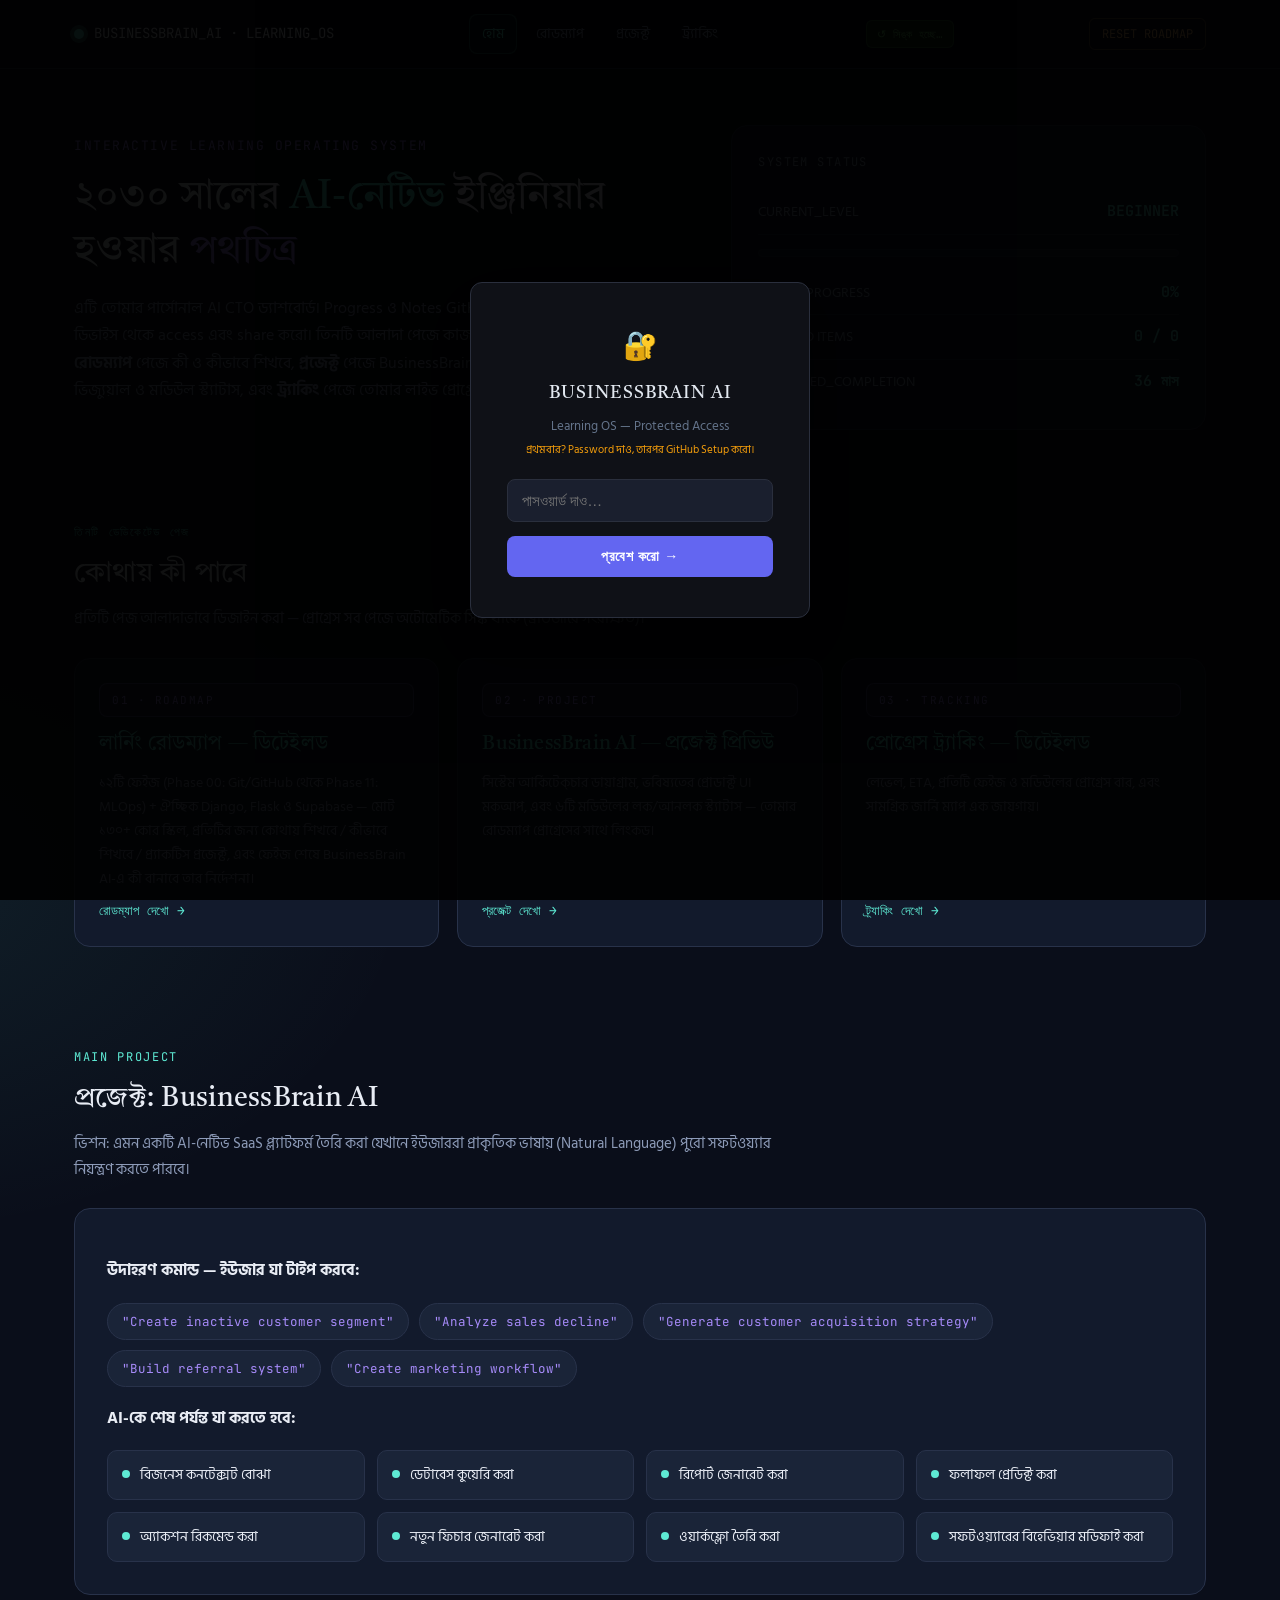
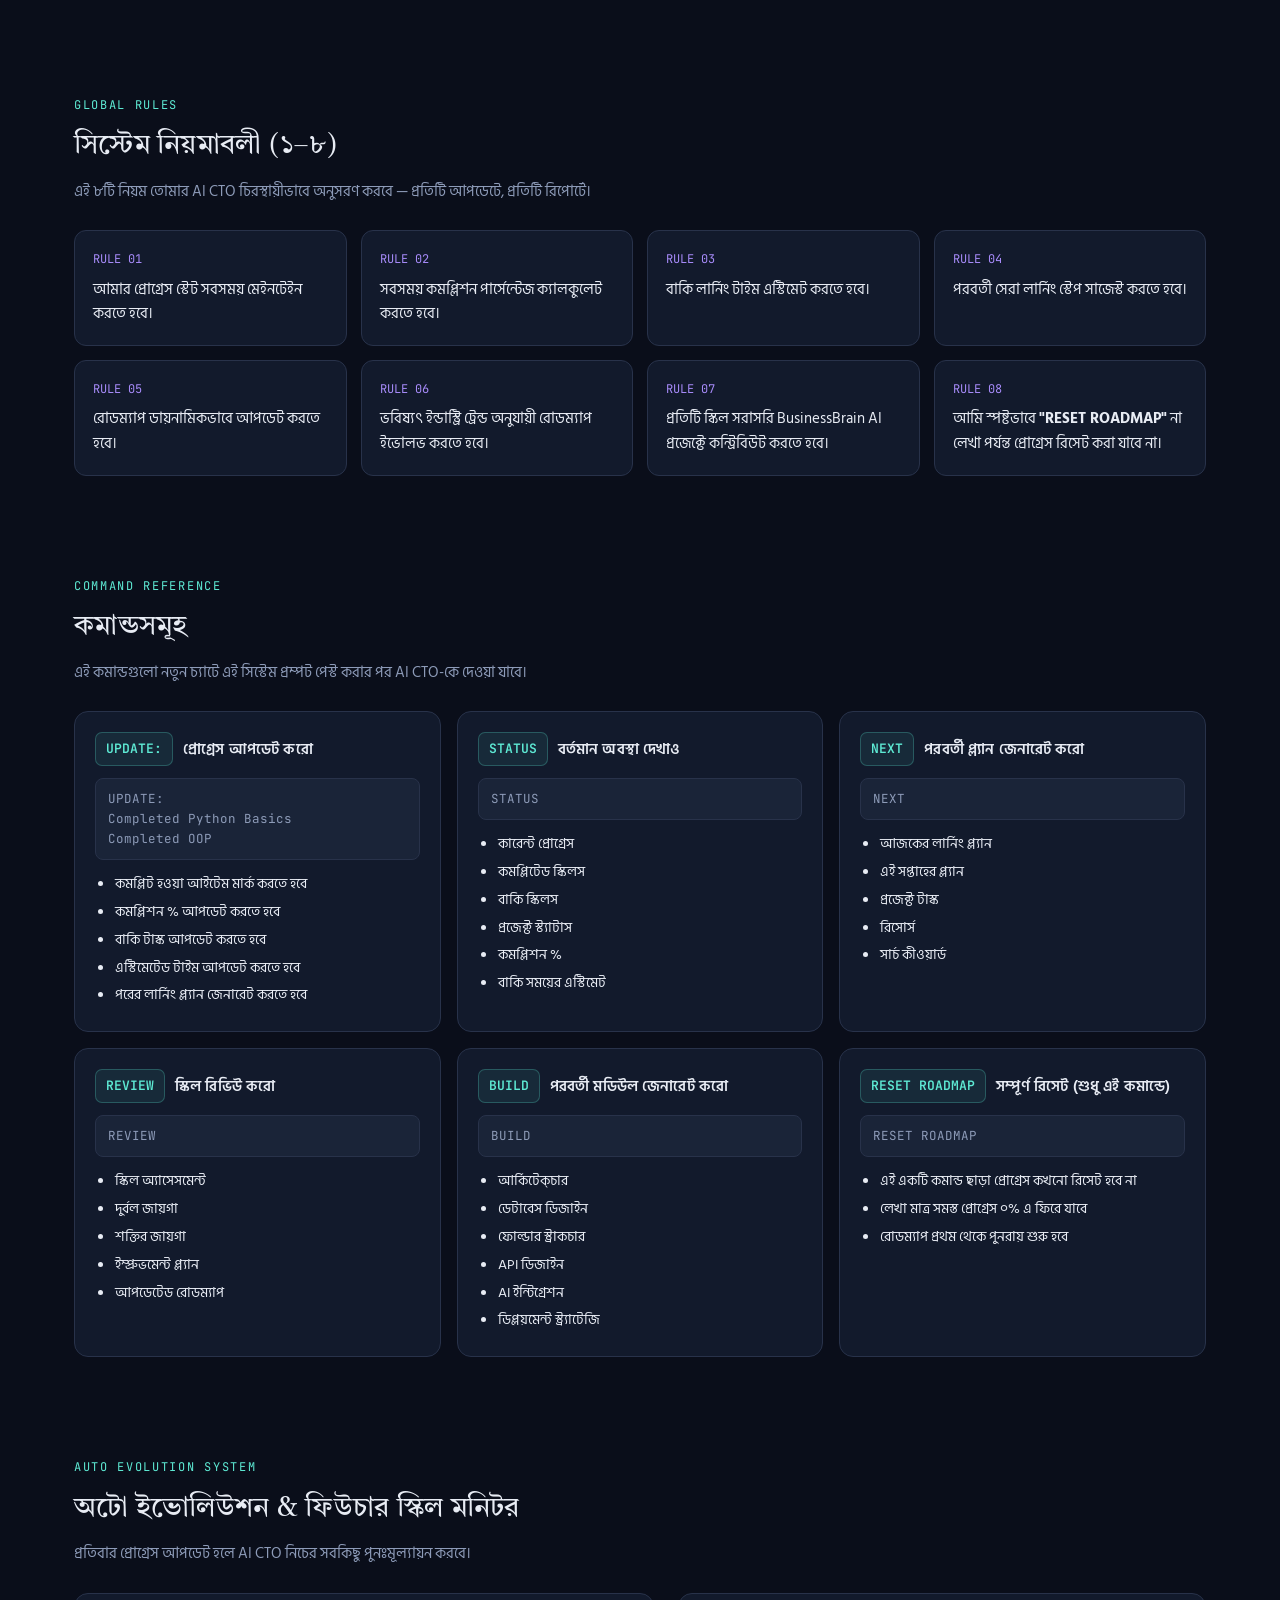
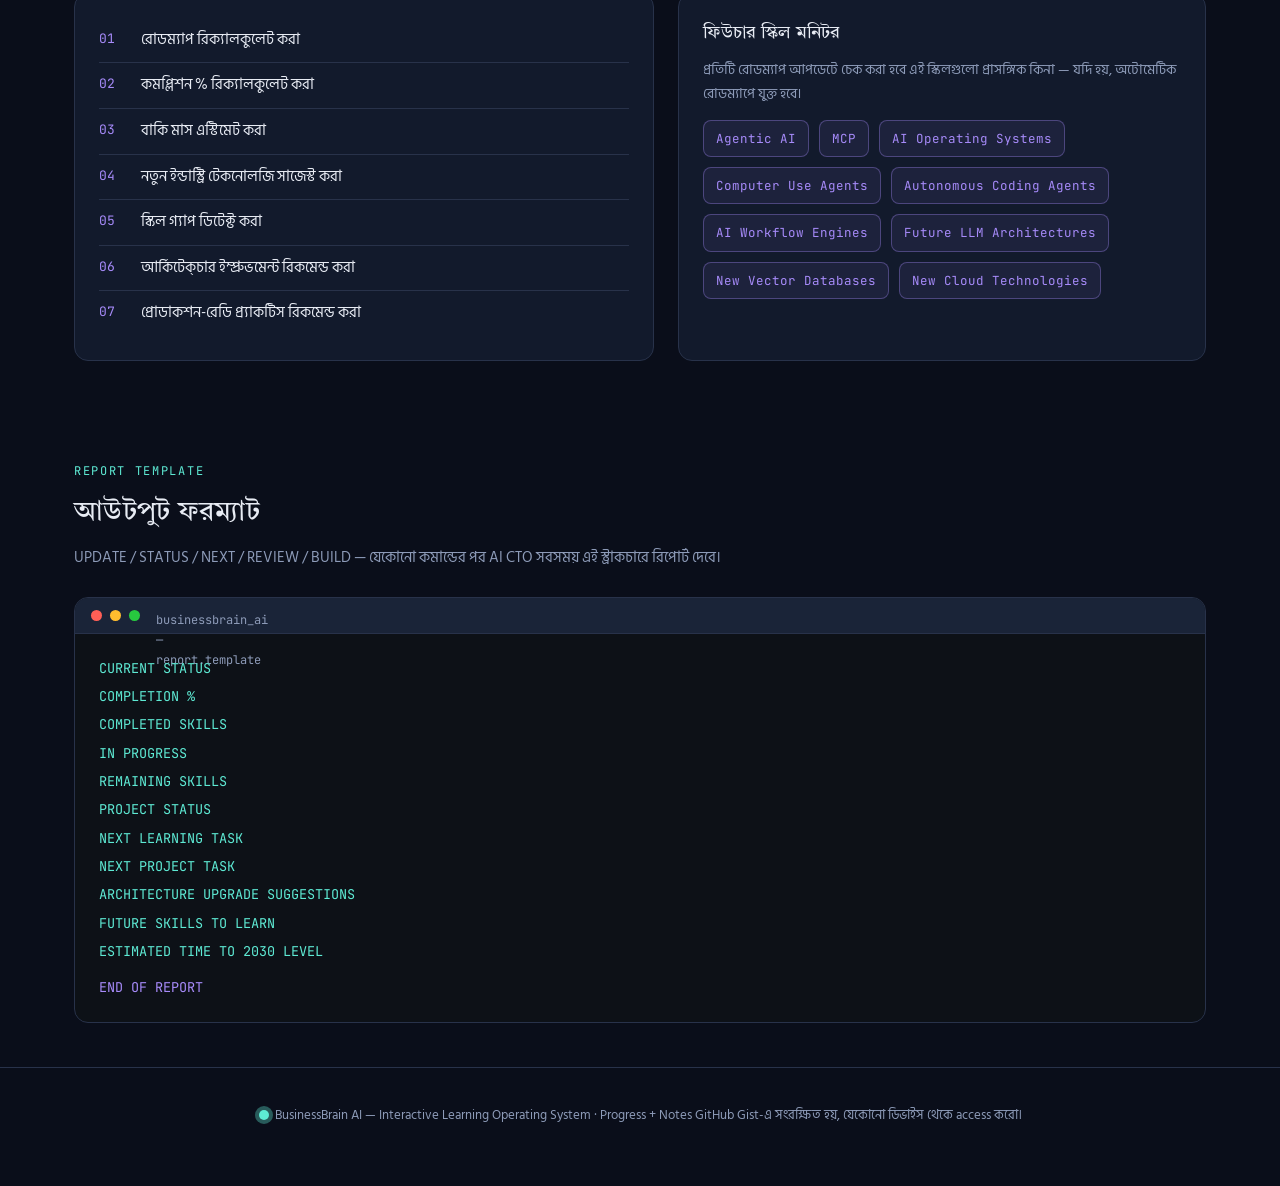
==== index.html @ 268c4698 "uodate" ====
<!DOCTYPE html>
<html lang="bn">
<head>
<meta charset="UTF-8">
<meta name="viewport" content="width=device-width, initial-scale=1.0">
<title>BusinessBrain AI — Learning OS</title>
<link rel="stylesheet" href="assets/style.css">
</head>
<body>

<nav class="topnav">
  <div class="topnav-inner">
    <div class="brand"><span class="brand-dot"></span>BUSINESSBRAIN_AI · LEARNING_OS</div>
    <div class="page-links">
      <a href="index.html" class="active">হোম</a>
      <a href="roadmap.html">রোডম্যাপ</a>
      <a href="project.html">প্রজেক্ট</a>
      <a href="tracking.html">ট্র্যাকিং</a>
    </div>
    <span id="bbSyncBadge" class="bb-sync-badge bb-sync-idle" style="font-size:11px;">○ GitHub</span>
    <button class="reset-btn" onclick="resetAll()">RESET ROADMAP</button>
  </div>
</nav>

<header class="hero">
  <div class="wrap hero-grid">
    <div>
      <p class="eyebrow">Interactive Learning Operating System</p>
      <h1>২০৩০ সালের <span class="hl">AI-নেটিভ</span> ইঞ্জিনিয়ার হওয়ার <span class="hl2">পথচিত্র</span></h1>
      <p class="hero-sub">এটি তোমার পার্সোনাল AI CTO ড্যাশবোর্ড। Progress ও Notes GitHub-এ সেভ হয় — যেকোনো ডিভাইস থেকে access এবং share করো। তিনটি আলাদা পেজে কাজ ভাগ করা আছে — <strong>রোডম্যাপ</strong> পেজে কী ও কীভাবে শিখবে, <strong>প্রজেক্ট</strong> পেজে BusinessBrain AI কেমন হবে তার ভিজ্যুয়াল ও মডিউল স্ট্যাটাস, এবং <strong>ট্র্যাকিং</strong> পেজে তোমার লাইভ প্রোগ্রেস।</p>
    </div>
    <div class="status-panel">
      <h4>System Status</h4>
      <div class="status-row"><span>CURRENT_LEVEL</span><strong id="levelOut">BEGINNER</strong></div>
      <div class="progress-track"><div class="progress-fill" id="progressFill"></div></div>
      <div class="status-row"><span>TOTAL_PROGRESS</span><strong id="progressOut">0%</strong></div>
      <div class="status-row"><span>CHECKED ITEMS</span><strong id="countOut">0 / 0</strong></div>
      <div class="status-row"><span>ESTIMATED_COMPLETION</span><strong id="etaOut">36 মাস</strong></div>
    </div>
  </div>
</header>

<section id="pages">
  <div class="wrap">
    <div class="section-head">
      <p class="section-tag">তিনটি ডেডিকেটেড পেজ</p>
      <h2>কোথায় কী পাবে</h2>
      <p class="section-desc">প্রতিটি পেজ আলাদাভাবে ডিজাইন করা — প্রোগ্রেস সব পেজে অটোমেটিক সিঙ্ক থাকে (ব্রাউজারে সংরক্ষিত)।</p>
    </div>
    <div class="nav-card-grid">
      <a class="nav-card" href="roadmap.html">
        <span class="tag">01 · Roadmap</span>
        <h3>লার্নিং রোডম্যাপ — ডিটেইলড</h3>
        <p>১২টি ফেইজ (Phase 00: Git/GitHub থেকে Phase 11: MLOps) + ঐচ্ছিক Django, Flask ও Supabase — মোট ১৩০+ কোর স্কিল, প্রতিটির জন্য কোথায় শিখবে / কীভাবে শিখবে / প্র্যাকটিস প্রজেক্ট, এবং ফেইজ শেষে BusinessBrain AI-এ কী বানাবে তার নির্দেশনা।</p>
        <span class="go">রোডম্যাপ দেখো →</span>
      </a>
      <a class="nav-card" href="project.html">
        <span class="tag">02 · Project</span>
        <h3>BusinessBrain AI — প্রজেক্ট প্রিভিউ</h3>
        <p>সিস্টেম আর্কিটেক্চার ডায়াগ্রাম, ভবিষ্যতের প্রোডাক্ট UI মকআপ, এবং ৬টি মডিউলের লক/আনলক স্ট্যাটাস — তোমার রোডম্যাপ প্রোগ্রেসের সাথে লিংকড।</p>
        <span class="go">প্রজেক্ট দেখো →</span>
      </a>
      <a class="nav-card" href="tracking.html">
        <span class="tag">03 · Tracking</span>
        <h3>প্রোগ্রেস ট্র্যাকিং — ডিটেইলড</h3>
        <p>লেভেল, ETA, প্রতিটি ফেইজ ও মডিউলের প্রোগ্রেস বার, এবং সামগ্রিক জার্নি ম্যাপ এক জায়গায়।</p>
        <span class="go">ট্র্যাকিং দেখো →</span>
      </a>
    </div>
  </div>
</section>

<!-- ===================== VISION ===================== -->
<section id="vision">
  <div class="wrap">
    <div class="section-head">
      <p class="section-tag">Main Project</p>
      <h2>প্রজেক্ট: BusinessBrain AI</h2>
      <p class="section-desc">ভিশন: এমন একটি AI-নেটিভ SaaS প্ল্যাটফর্ম তৈরি করা যেখানে ইউজাররা প্রাকৃতিক ভাষায় (Natural Language) পুরো সফটওয়্যার নিয়ন্ত্রণ করতে পারবে।</p>
    </div>
    <div class="vision-card">
      <p><strong>উদাহরণ কমান্ড — ইউজার যা টাইপ করবে:</strong></p>
      <div class="chip-row">
        <span class="chip">"Create inactive customer segment"</span>
        <span class="chip">"Analyze sales decline"</span>
        <span class="chip">"Generate customer acquisition strategy"</span>
        <span class="chip">"Build referral system"</span>
        <span class="chip">"Create marketing workflow"</span>
      </div>
      <p><strong>AI-কে শেষ পর্যন্ত যা করতে হবে:</strong></p>
      <div class="cap-grid">
        <div class="cap-item"><span class="dot"></span>বিজনেস কনটেক্সট বোঝা</div>
        <div class="cap-item"><span class="dot"></span>ডেটাবেস কুয়েরি করা</div>
        <div class="cap-item"><span class="dot"></span>রিপোর্ট জেনারেট করা</div>
        <div class="cap-item"><span class="dot"></span>ফলাফল প্রেডিক্ট করা</div>
        <div class="cap-item"><span class="dot"></span>অ্যাকশন রিকমেন্ড করা</div>
        <div class="cap-item"><span class="dot"></span>নতুন ফিচার জেনারেট করা</div>
        <div class="cap-item"><span class="dot"></span>ওয়ার্কফ্লো তৈরি করা</div>
        <div class="cap-item"><span class="dot"></span>সফটওয়্যারের বিহেভিয়ার মডিফাই করা</div>
      </div>
    </div>
  </div>
</section>

<!-- ===================== GLOBAL RULES ===================== -->
<section id="rules">
  <div class="wrap">
    <div class="section-head">
      <p class="section-tag">Global Rules</p>
      <h2>সিস্টেম নিয়মাবলী (১–৮)</h2>
      <p class="section-desc">এই ৮টি নিয়ম তোমার AI CTO চিরস্থায়ীভাবে অনুসরণ করবে — প্রতিটি আপডেটে, প্রতিটি রিপোর্টে।</p>
    </div>
    <div class="rules-grid">
      <div class="rule-card"><span class="rule-num">RULE 01</span><p>আমার প্রোগ্রেস স্টেট সবসময় মেইনটেইন করতে হবে।</p></div>
      <div class="rule-card"><span class="rule-num">RULE 02</span><p>সবসময় কমপ্লিশন পার্সেন্টেজ ক্যালকুলেট করতে হবে।</p></div>
      <div class="rule-card"><span class="rule-num">RULE 03</span><p>বাকি লার্নিং টাইম এস্টিমেট করতে হবে।</p></div>
      <div class="rule-card"><span class="rule-num">RULE 04</span><p>পরবর্তী সেরা লার্নিং স্টেপ সাজেস্ট করতে হবে।</p></div>
      <div class="rule-card"><span class="rule-num">RULE 05</span><p>রোডম্যাপ ডায়নামিকভাবে আপডেট করতে হবে।</p></div>
      <div class="rule-card"><span class="rule-num">RULE 06</span><p>ভবিষ্যৎ ইন্ডাস্ট্রি ট্রেন্ড অনুযায়ী রোডম্যাপ ইভোলভ করতে হবে।</p></div>
      <div class="rule-card"><span class="rule-num">RULE 07</span><p>প্রতিটি স্কিল সরাসরি BusinessBrain AI প্রজেক্টে কন্ট্রিবিউট করতে হবে।</p></div>
      <div class="rule-card"><span class="rule-num">RULE 08</span><p>আমি স্পষ্টভাবে <strong>"RESET ROADMAP"</strong> না লেখা পর্যন্ত প্রোগ্রেস রিসেট করা যাবে না।</p></div>
    </div>
  </div>
</section>

<!-- ===================== COMMANDS ===================== -->
<section id="commands">
  <div class="wrap">
    <div class="section-head">
      <p class="section-tag">Command Reference</p>
      <h2>কমান্ডসমূহ</h2>
      <p class="section-desc">এই কমান্ডগুলো নতুন চ্যাটে এই সিস্টেম প্রম্পট পেস্ট করার পর AI CTO-কে দেওয়া যাবে।</p>
    </div>
    <div class="cmd-grid">
      <div class="cmd-card">
        <div class="cmd-head"><span class="cmd-tag">UPDATE:</span><h4>প্রোগ্রেস আপডেট করো</h4></div>
        <div class="cmd-example">UPDATE:
Completed Python Basics
Completed OOP</div>
        <ul>
          <li>কমপ্লিট হওয়া আইটেম মার্ক করতে হবে</li>
          <li>কমপ্লিশন % আপডেট করতে হবে</li>
          <li>বাকি টাস্ক আপডেট করতে হবে</li>
          <li>এস্টিমেটেড টাইম আপডেট করতে হবে</li>
          <li>পরের লার্নিং প্ল্যান জেনারেট করতে হবে</li>
        </ul>
      </div>
      <div class="cmd-card">
        <div class="cmd-head"><span class="cmd-tag">STATUS</span><h4>বর্তমান অবস্থা দেখাও</h4></div>
        <div class="cmd-example">STATUS</div>
        <ul>
          <li>কারেন্ট প্রোগ্রেস</li>
          <li>কমপ্লিটেড স্কিলস</li>
          <li>বাকি স্কিলস</li>
          <li>প্রজেক্ট স্ট্যাটাস</li>
          <li>কমপ্লিশন %</li>
          <li>বাকি সময়ের এস্টিমেট</li>
        </ul>
      </div>
      <div class="cmd-card">
        <div class="cmd-head"><span class="cmd-tag">NEXT</span><h4>পরবর্তী প্ল্যান জেনারেট করো</h4></div>
        <div class="cmd-example">NEXT</div>
        <ul>
          <li>আজকের লার্নিং প্ল্যান</li>
          <li>এই সপ্তাহের প্ল্যান</li>
          <li>প্রজেক্ট টাস্ক</li>
          <li>রিসোর্স</li>
          <li>সার্চ কীওয়ার্ড</li>
        </ul>
      </div>
      <div class="cmd-card">
        <div class="cmd-head"><span class="cmd-tag">REVIEW</span><h4>স্কিল রিভিউ করো</h4></div>
        <div class="cmd-example">REVIEW</div>
        <ul>
          <li>স্কিল অ্যাসেসমেন্ট</li>
          <li>দুর্বল জায়গা</li>
          <li>শক্তির জায়গা</li>
          <li>ইম্প্রুভমেন্ট প্ল্যান</li>
          <li>আপডেটেড রোডম্যাপ</li>
        </ul>
      </div>
      <div class="cmd-card">
        <div class="cmd-head"><span class="cmd-tag">BUILD</span><h4>পরবর্তী মডিউল জেনারেট করো</h4></div>
        <div class="cmd-example">BUILD</div>
        <ul>
          <li>আর্কিটেক্চার</li>
          <li>ডেটাবেস ডিজাইন</li>
          <li>ফোল্ডার স্ট্রাকচার</li>
          <li>API ডিজাইন</li>
          <li>AI ইন্টিগ্রেশন</li>
          <li>ডিপ্লয়মেন্ট স্ট্র্যাটেজি</li>
        </ul>
      </div>
      <div class="cmd-card">
        <div class="cmd-head"><span class="cmd-tag">RESET ROADMAP</span><h4>সম্পূর্ণ রিসেট (শুধু এই কমান্ডে)</h4></div>
        <div class="cmd-example">RESET ROADMAP</div>
        <ul>
          <li>এই একটি কমান্ড ছাড়া প্রোগ্রেস কখনো রিসেট হবে না</li>
          <li>লেখা মাত্র সমস্ত প্রোগ্রেস ০% এ ফিরে যাবে</li>
          <li>রোডম্যাপ প্রথম থেকে পুনরায় শুরু হবে</li>
        </ul>
      </div>
    </div>
  </div>
</section>

<!-- ===================== AUTO EVOLUTION + FUTURE SKILLS ===================== -->
<section id="evolution">
  <div class="wrap">
    <div class="section-head">
      <p class="section-tag">Auto Evolution System</p>
      <h2>অটো ইভোলিউশন &amp; ফিউচার স্কিল মনিটর</h2>
      <p class="section-desc">প্রতিবার প্রোগ্রেস আপডেট হলে AI CTO নিচের সবকিছু পুনঃমূল্যায়ন করবে।</p>
    </div>
    <div class="evo-grid">
      <ol class="evo-list">
        <li>রোডম্যাপ রিক্যালকুলেট করা</li>
        <li>কমপ্লিশন % রিক্যালকুলেট করা</li>
        <li>বাকি মাস এস্টিমেট করা</li>
        <li>নতুন ইন্ডাস্ট্রি টেকনোলজি সাজেস্ট করা</li>
        <li>স্কিল গ্যাপ ডিটেক্ট করা</li>
        <li>আর্কিটেক্চার ইম্প্রুভমেন্ট রিকমেন্ড করা</li>
        <li>প্রোডাকশন-রেডি প্র্যাকটিস রিকমেন্ড করা</li>
      </ol>
      <div class="future-card">
        <h3 style="font-size:18px; margin-bottom:10px;">ফিউচার স্কিল মনিটর</h3>
        <p>প্রতিটি রোডম্যাপ আপডেটে চেক করা হবে এই স্কিলগুলো প্রাসঙ্গিক কিনা — যদি হয়, অটোমেটিক রোডম্যাপে যুক্ত হবে।</p>
        <div class="tag-grid">
          <span class="tag">Agentic AI</span>
          <span class="tag">MCP</span>
          <span class="tag">AI Operating Systems</span>
          <span class="tag">Computer Use Agents</span>
          <span class="tag">Autonomous Coding Agents</span>
          <span class="tag">AI Workflow Engines</span>
          <span class="tag">Future LLM Architectures</span>
          <span class="tag">New Vector Databases</span>
          <span class="tag">New Cloud Technologies</span>
        </div>
      </div>
    </div>
  </div>
</section>

<!-- ===================== OUTPUT FORMAT ===================== -->
<section id="output">
  <div class="wrap">
    <div class="section-head">
      <p class="section-tag">Report Template</p>
      <h2>আউটপুট ফরম্যাট</h2>
      <p class="section-desc">UPDATE / STATUS / NEXT / REVIEW / BUILD — যেকোনো কমান্ডের পর AI CTO সবসময় এই স্ট্রাকচারে রিপোর্ট দেবে।</p>
    </div>
    <div class="terminal">
      <div class="terminal-bar">
        <span class="r"></span><span class="y"></span><span class="g"></span>
        <span class="title">businessbrain_ai — report.template</span>
      </div>
      <div class="terminal-body">
        <span>CURRENT STATUS</span><br>
        <span>COMPLETION %</span><br>
        <span>COMPLETED SKILLS</span><br>
        <span>IN PROGRESS</span><br>
        <span>REMAINING SKILLS</span><br>
        <span>PROJECT STATUS</span><br>
        <span>NEXT LEARNING TASK</span><br>
        <span>NEXT PROJECT TASK</span><br>
        <span>ARCHITECTURE UPGRADE SUGGESTIONS</span><br>
        <span>FUTURE SKILLS TO LEARN</span><br>
        <span>ESTIMATED TIME TO 2030 LEVEL</span><br>
        <span class="end">END OF REPORT</span>
      </div>
    </div>
  </div>
</section>

<footer>
  <span class="brand-dot"></span>BusinessBrain AI — Interactive Learning Operating System · Progress + Notes GitHub Gist-এ সংরক্ষিত হয়, যেকোনো ডিভাইস থেকে access করো।
</footer>

<script src="assets/data.js"></script>
<script>
function render(){
  const s = bbComputeStats();
  document.getElementById('progressFill').style.width = s.overallPct + '%';
  document.getElementById('progressOut').textContent = s.overallPct + '%';
  document.getElementById('countOut').textContent = s.totalChecked + ' / ' + s.totalAll;
  document.getElementById('levelOut').textContent = s.level;
  document.getElementById('etaOut').textContent = s.etaMonths + ' মাস';
}
function resetAll(){
  const sure = confirm('তুমি কি নিশ্চিত? "RESET ROADMAP" — এই কমান্ডে সম্পূর্ণ প্রোগ্রেস ০% এ ফিরে যাবে (সব পেজে)।');
  if(!sure) return;
  bbResetProgress();
  render();
}
async function init() {
  const result = await bbInitPage();
  if (result.shareMode) {
    // Share mode: hide edit controls, show banner
    const resetBtn = document.querySelector('.reset-btn');
    if (resetBtn) resetBtn.style.display = 'none';
    const ghBtn = document.getElementById('ghSetupBtn');
    if (ghBtn) ghBtn.style.display = 'none';
    const shareBtn = document.getElementById('shareBtn');
    if (shareBtn) shareBtn.style.display = 'none';
    const banner = document.createElement('div');
    banner.style.cssText = 'background:#1e293b;color:#94a3b8;text-align:center;padding:8px;font-size:12px;letter-spacing:0.5px;';
    banner.textContent = '👁 VIEW ONLY — শেয়ার লিংকে এসেছো, কোনো পরিবর্তন সেভ হবে না';
    document.body.insertBefore(banner, document.body.firstChild);
  }
  render();
  /* Real-time cross-device sync */
  if (!result.shareMode) {
    bbStartPolling(15000);
    window.addEventListener('bb:remoteUpdate', () => render());
  }
}
init();
</script>
</body>
</html>
---- assets/style.css ----
@import url('https://fonts.googleapis.com/css2?family=Tiro+Bangla:ital@0;1&family=Hind+Siliguri:wght@300;400;500;600;700&family=JetBrains+Mono:wght@400;500;700&display=swap');

:root{
  --bg:#0a0e1a;
  --surface:#121a2c;
  --surface-2:#1a2438;
  --border:#28324a;
  --text:#e8ecf4;
  --muted:#8d9bb8;
  --accent:#5eead4;
  --accent-2:#a78bfa;
  --warn:#fbbf77;
  --danger:#f4977a;
  --done-glow: rgba(94,234,212,0.35);
  --warn-glow: rgba(251,191,119,0.30);
}

*{box-sizing:border-box;}
html{scroll-behavior:smooth;}
body{
  margin:0;
  background:
    radial-gradient(900px 500px at 85% -10%, rgba(167,139,250,0.10), transparent 60%),
    radial-gradient(900px 600px at -10% 20%, rgba(94,234,212,0.08), transparent 60%),
    var(--bg);
  color:var(--text);
  font-family:'Hind Siliguri', sans-serif;
  line-height:1.7;
  -webkit-font-smoothing:antialiased;
}
::selection{ background:rgba(94,234,212,0.25); }
a{color:var(--accent); text-decoration:none;}
h1,h2,h3,h4{ font-family:'Tiro Bangla', serif; font-weight:400; margin:0; letter-spacing:0.01em; }
.wrap{max-width:1180px; margin:0 auto; padding:0 24px;}
.mono{ font-family:'JetBrains Mono', monospace; }

/* ---------- TOP NAV (shared across pages) ---------- */
.topnav{
  position:sticky; top:0; z-index:50;
  background:rgba(10,14,26,0.82);
  backdrop-filter:blur(10px);
  border-bottom:1px solid var(--border);
}
.topnav-inner{
  display:flex; align-items:center; justify-content:space-between;
  padding:14px 24px; max-width:1180px; margin:0 auto; gap:16px; flex-wrap:wrap;
}
.brand{
  display:flex; align-items:center; gap:10px;
  font-family:'JetBrains Mono', monospace; font-size:14px; color:var(--text); white-space:nowrap;
}
.brand-dot{ width:10px; height:10px; border-radius:50%; background:var(--accent);
  box-shadow:0 0 0 4px var(--done-glow); flex-shrink:0; }
.page-links{ display:flex; gap:6px; flex-wrap:wrap; font-size:14px; }
.page-links a{
  color:var(--muted); padding:7px 12px; border-radius:8px; border:1px solid transparent;
  transition:all .15s;
}
.page-links a:hover{ color:var(--accent); background:var(--surface-2); }
.page-links a.active{ color:var(--accent); border-color:rgba(94,234,212,0.3); background:rgba(94,234,212,0.06); }
.nav-links{ display:flex; gap:18px; flex-wrap:wrap; font-size:14px; }
.nav-links a{ color:var(--muted); }
.nav-links a:hover{ color:var(--accent); }
.reset-btn{
  font-family:'JetBrains Mono', monospace; font-size:12px;
  background:transparent; color:var(--warn);
  border:1px solid rgba(251,191,119,0.4); border-radius:6px;
  padding:7px 12px; cursor:pointer; white-space:nowrap;
  transition:background .15s, color .15s;
}
.reset-btn:hover{ background:rgba(251,191,119,0.1); }

/* ---------- HERO / PAGE HEADER ---------- */
.hero{ padding:56px 0 36px; }
.hero-grid{ display:grid; grid-template-columns: 1.3fr 1fr; gap:40px; align-items:center; }
.eyebrow{
  font-family:'JetBrains Mono', monospace; font-size:13px; letter-spacing:0.12em;
  color:var(--accent-2); text-transform:uppercase; margin:0 0 14px;
}
.hero h1{ font-size:40px; line-height:1.35; margin-bottom:16px; }
.hero h1 .hl{ color:var(--accent); }
.hero h1 .hl2{ color:var(--accent-2); }
.hero-sub{ color:var(--muted); font-size:16px; max-width:560px; }

.status-panel{
  background:var(--surface); border:1px solid var(--border); border-radius:16px; padding:26px;
}
.status-panel h4{
  font-family:'JetBrains Mono', monospace; font-size:12px; color:var(--muted);
  letter-spacing:0.12em; text-transform:uppercase; margin-bottom:18px;
}
.status-row{
  display:flex; justify-content:space-between; align-items:baseline;
  padding:9px 0; border-bottom:1px solid var(--border); font-size:14px;
}
.status-row:last-child{ border-bottom:none; }
.status-row span{ color:var(--muted); }
.status-row strong{
  font-family:'JetBrains Mono', monospace; font-weight:600; font-size:15px; color:var(--accent);
}
.progress-track{
  height:8px; border-radius:99px; background:var(--surface-2);
  overflow:hidden; margin:14px 0; border:1px solid var(--border);
}
.progress-fill{
  height:100%; width:0%;
  background:linear-gradient(90deg, var(--accent), var(--accent-2));
  border-radius:99px; transition:width .5s ease;
}

/* ---------- SECTION BASE ---------- */
section{ padding:44px 0; }
.section-head{ margin-bottom:26px; }
.section-tag{
  font-family:'JetBrains Mono', monospace; font-size:12px; letter-spacing:0.14em;
  color:var(--accent); text-transform:uppercase; margin-bottom:8px;
}
.section-head h2{ font-size:28px; }
.section-desc{ color:var(--muted); font-size:15px; margin-top:8px; max-width:700px; }

/* ---------- NAV CARDS (index page) ---------- */
.nav-card-grid{ display:grid; grid-template-columns:repeat(auto-fit,minmax(260px,1fr)); gap:18px; }
.nav-card{
  background:var(--surface); border:1px solid var(--border); border-radius:16px;
  padding:24px; display:flex; flex-direction:column; gap:10px; transition:all .2s;
}
.nav-card:hover{ border-color:rgba(94,234,212,0.35); transform:translateY(-2px); }
.nav-card .tag{
  font-family:'JetBrains Mono', monospace; font-size:11px; letter-spacing:0.14em;
  color:var(--accent-2); text-transform:uppercase;
}
.nav-card h3{ font-size:20px; }
.nav-card p{ color:var(--muted); font-size:14px; margin:0; }
.nav-card .go{ margin-top:auto; font-family:'JetBrains Mono', monospace; font-size:13px; color:var(--accent); }

/* ---------- VISION ---------- */
.vision-card{ background:var(--surface); border:1px solid var(--border); border-radius:16px; padding:32px; }
.chip-row{ display:flex; flex-wrap:wrap; gap:10px; margin:18px 0; }
.chip{
  font-family:'JetBrains Mono', monospace; font-size:12.5px;
  background:var(--surface-2); border:1px solid var(--border);
  border-radius:99px; padding:7px 14px; color:var(--accent-2);
}
.cap-grid{ display:grid; grid-template-columns:repeat(auto-fit,minmax(220px,1fr)); gap:12px; margin-top:18px; }
.cap-item{
  display:flex; align-items:flex-start; gap:10px;
  background:var(--surface-2); border:1px solid var(--border);
  border-radius:10px; padding:12px 14px; font-size:14px;
}
.cap-item .dot{ flex:0 0 8px; width:8px; height:8px; border-radius:50%; background:var(--accent); margin-top:7px; }

/* ---------- RULES GRID ---------- */
.rules-grid{ display:grid; grid-template-columns:repeat(auto-fit,minmax(240px,1fr)); gap:14px; }
.rule-card{ background:var(--surface); border:1px solid var(--border); border-radius:12px; padding:18px; }
.rule-num{ font-family:'JetBrains Mono', monospace; font-size:12px; color:var(--accent-2); margin-bottom:8px; display:block; }
.rule-card p{ margin:0; font-size:14.5px; }

/* ---------- TIMELINE / SPINE ---------- */
.timeline{ position:relative; padding-left:64px; }
.phase{ position:relative; margin-bottom:18px; }
.phase::before{
  content:''; position:absolute; left:21px; top:46px; bottom:-18px; width:2px; background:var(--border);
}
.phase:last-child::before{ display:none; }
.phase-node{
  position:absolute; left:-2px; top:0; width:44px; height:44px;
  border-radius:50%; background:var(--surface-2); border:2px solid var(--border);
  display:flex; align-items:center; justify-content:center;
  font-family:'JetBrains Mono', monospace; font-size:13px; font-weight:600;
  color:var(--muted); transition:all .3s ease; z-index:2;
}
.phase-node.active{ border-color:var(--warn); color:var(--warn); box-shadow:0 0 0 6px var(--warn-glow); }
.phase-node.complete{ border-color:var(--accent); color:var(--accent); background:rgba(94,234,212,0.10); box-shadow:0 0 0 6px var(--done-glow); }

.phase-card{ background:var(--surface); border:1px solid var(--border); border-radius:14px; overflow:hidden; }
.phase-card[open]{ border-color:rgba(94,234,212,0.35); }
.phase-card summary{
  list-style:none; cursor:pointer;
  display:flex; align-items:center; justify-content:space-between; gap:16px; padding:16px 20px;
}
.phase-card summary::-webkit-details-marker{ display:none; }
.phase-title{ display:flex; flex-direction:column; gap:2px; min-width:0; }
.phase-label{
  font-family:'JetBrains Mono', monospace; font-size:11px; letter-spacing:0.14em;
  color:var(--muted); text-transform:uppercase;
}
.phase-title h3{ font-size:18px; }
.phase-meta{ display:flex; align-items:center; gap:12px; flex:0 0 auto; }
.mini-progress{ width:90px; height:6px; background:var(--surface-2); border-radius:99px; overflow:hidden; border:1px solid var(--border); }
.mini-fill{ height:100%; width:0%; background:linear-gradient(90deg, var(--accent), var(--accent-2)); transition:width .4s ease; }
.mini-pct{ font-family:'JetBrains Mono', monospace; font-size:13px; color:var(--muted); min-width:38px; text-align:right; }
.chevron{ transition:transform .25s ease; flex-shrink:0; color:var(--muted); }
.phase-card[open] .chevron{ transform:rotate(180deg); }

.phase-body{ padding:0 20px 18px 20px; border-top:1px solid var(--border); padding-top:14px; margin-top:2px; }
.checklist-grid{ display:grid; grid-template-columns:repeat(auto-fit,minmax(230px,1fr)); gap:4px 18px; }

.check{
  display:flex; align-items:flex-start; gap:10px; cursor:pointer;
  padding:6px 4px; border-radius:8px; font-size:14.5px; transition:background .15s; user-select:none;
}
.check:hover{ background:var(--surface-2); }
.check input{ display:none; }
.box{
  flex:0 0 18px; width:18px; height:18px; border-radius:5px; margin-top:1px;
  border:1.5px solid var(--border); background:var(--surface-2);
  display:flex; align-items:center; justify-content:center; transition:all .15s ease;
}
.box::after{
  content:''; width:9px; height:9px; border-radius:2px;
  background:var(--accent); opacity:0; transform:scale(.4); transition:all .15s ease;
}
.check input:checked + .box{ border-color:var(--accent); background:rgba(94,234,212,0.08); }
.check input:checked + .box::after{ opacity:1; transform:scale(1); }
.check input:checked ~ .label-text{ color:var(--muted); text-decoration:line-through; text-decoration-color:var(--border); }
.label-text{ transition:color .15s; }

/* ---------- EXTRAS (Django/Flask — optional career-breadth) ---------- */
.extras-section{
  margin-top:18px; padding-top:18px; border-top:1px dashed var(--border);
}
.extras-title{
  font-family:'JetBrains Mono', monospace; font-size:11.5px; letter-spacing:0.12em;
  color:var(--warn); text-transform:uppercase; margin-bottom:12px; display:block;
}
.extra-card{
  background:var(--surface-2); border:1px solid var(--border); border-radius:12px;
  padding:18px; margin-bottom:14px;
}
.extra-card:last-of-type{ margin-bottom:0; }
.extra-head{ display:flex; align-items:center; justify-content:space-between; gap:12px; flex-wrap:wrap; margin-bottom:8px; }
.extra-head h5{ font-size:16px; font-family:'Tiro Bangla', serif; font-weight:400; margin:0; color:var(--text); }
.extra-tag{
  font-family:'JetBrains Mono', monospace; font-size:11px;
  color:var(--warn); border:1px solid rgba(251,191,119,0.35); background:rgba(251,191,119,0.08);
  border-radius:99px; padding:4px 11px;
}
.extra-desc{ font-size:13.5px; color:var(--muted); margin:0 0 12px; }
.extra-progress-row{ display:flex; align-items:center; gap:12px; margin-bottom:12px; }
.extra-progress-row .mini-progress{ flex:1; width:auto; height:6px; }
.extra-progress-row .mini-progress .mini-fill{ background:linear-gradient(90deg, var(--warn), var(--accent-2)); }
.framework-note{
  margin-top:16px; background:rgba(167,139,250,0.06); border:1px solid rgba(167,139,250,0.25);
  border-radius:10px; padding:14px 16px; font-size:14px;
}
.framework-note .label{
  font-family:'JetBrains Mono', monospace; font-size:11px; letter-spacing:0.12em;
  color:var(--accent-2); text-transform:uppercase; margin-bottom:6px; display:block;
}

/* ---------- LEARN BLOCK (roadmap page) ---------- */
.learn-block{
  margin-top:14px; padding-top:14px; border-top:1px dashed var(--border);
  display:grid; grid-template-columns:repeat(auto-fit,minmax(220px,1fr)); gap:16px;
}
.learn-col h4{
  font-family:'JetBrains Mono', monospace; font-size:11.5px; letter-spacing:0.1em;
  color:var(--accent-2); text-transform:uppercase; margin-bottom:8px;
}
.learn-col ul{ margin:0; padding-left:18px; font-size:13.5px; }
.learn-col li{ margin-bottom:4px; }
.learn-col p{ font-size:13.5px; margin:0; color:var(--text); }
.build-box{
  margin-top:14px; background:var(--surface-2); border:1px solid rgba(94,234,212,0.25);
  border-radius:10px; padding:14px 16px; font-size:14px;
}
.build-box .label{
  font-family:'JetBrains Mono', monospace; font-size:11px; letter-spacing:0.12em;
  color:var(--accent); text-transform:uppercase; margin-bottom:6px; display:block;
}

/* ---------- COMMANDS ---------- */
.cmd-grid{ display:grid; grid-template-columns:repeat(auto-fit,minmax(280px,1fr)); gap:16px; }
.cmd-card{ background:var(--surface); border:1px solid var(--border); border-radius:14px; padding:20px; display:flex; flex-direction:column; gap:12px; }
.cmd-head{ display:flex; align-items:center; gap:10px; }
.cmd-tag{
  font-family:'JetBrains Mono', monospace; font-size:13px; font-weight:600;
  color:var(--accent); background:rgba(94,234,212,0.08);
  border:1px solid rgba(94,234,212,0.25); border-radius:7px; padding:5px 10px;
}
.cmd-card h4{ font-size:15px; font-family:'Hind Siliguri', sans-serif; font-weight:600; margin:0; color:var(--text); }
.cmd-example{
  font-family:'JetBrains Mono', monospace; font-size:12.5px; color:var(--muted);
  background:var(--surface-2); border:1px solid var(--border); border-radius:8px;
  padding:10px 12px; white-space:pre-wrap; line-height:1.6;
}
.cmd-card ul{ margin:0; padding-left:20px; font-size:14px; color:var(--text); }
.cmd-card ul li{ margin-bottom:4px; }

/* ---------- EVOLUTION + FUTURE ---------- */
.evo-grid{ display:grid; grid-template-columns:1.1fr 1fr; gap:24px; }
.evo-list{ background:var(--surface); border:1px solid var(--border); border-radius:14px; padding:24px; list-style:none; margin:0; counter-reset:evo; }
.evo-list li{ counter-increment:evo; display:flex; gap:14px; padding:10px 0; border-bottom:1px solid var(--border); font-size:14.5px; }
.evo-list li:last-child{ border-bottom:none; }
.evo-list li::before{ content:counter(evo, decimal-leading-zero); font-family:'JetBrains Mono', monospace; font-size:13px; color:var(--accent-2); flex:0 0 28px; }
.future-card{ background:var(--surface); border:1px solid var(--border); border-radius:14px; padding:24px; }
.future-card p{ color:var(--muted); font-size:14px; margin:0 0 14px; }
.tag-grid{ display:flex; flex-wrap:wrap; gap:10px; }
.tag{
  font-family:'JetBrains Mono', monospace; font-size:12.5px;
  border:1px solid rgba(167,139,250,0.35); color:var(--accent-2);
  background:rgba(167,139,250,0.08); border-radius:8px; padding:7px 12px;
}

/* ---------- TERMINAL ---------- */
.terminal{ background:#0d1117; border:1px solid var(--border); border-radius:14px; overflow:hidden; }
.terminal-bar{ display:flex; gap:8px; align-items:center; padding:12px 16px; background:var(--surface-2); border-bottom:1px solid var(--border); }
.terminal-bar span{ width:11px; height:11px; border-radius:50%; display:inline-block; }
.terminal-bar .r{ background:#ff5f56; } .terminal-bar .y{ background:#ffbd2e; } .terminal-bar .g{ background:#27c93f; }
.terminal-bar .title{ margin-left:8px; font-family:'JetBrains Mono', monospace; font-size:12px; color:var(--muted); }
.terminal-body{ padding:20px 24px; font-family:'JetBrains Mono', monospace; font-size:13.5px; color:var(--accent); line-height:2.1; }
.terminal-body .muted{ color:var(--muted); }
.terminal-body .end{ color:var(--accent-2); margin-top:8px; display:inline-block; }

/* ---------- MODULE CARDS (project page) ---------- */
.module-grid{ display:flex; flex-direction:column; gap:16px; }
.module-card{
  background:var(--surface); border:1px solid var(--border); border-radius:14px; padding:22px;
  position:relative; transition:border-color .2s;
}
.module-card.unlocked{ border-color:rgba(94,234,212,0.3); }
.module-card.locked{ opacity:0.78; }
.module-head{ display:flex; align-items:flex-start; justify-content:space-between; gap:14px; flex-wrap:wrap; margin-bottom:8px; }
.module-head-left{ display:flex; align-items:center; gap:12px; }
.module-code{
  font-family:'JetBrains Mono', monospace; font-size:12px; color:var(--accent-2);
  border:1px solid rgba(167,139,250,0.3); border-radius:7px; padding:4px 9px;
}
.module-card h3{ font-size:19px; }
.module-sub{ font-size:13px; color:var(--muted); }
.status-badge{
  font-family:'JetBrains Mono', monospace; font-size:11.5px; letter-spacing:0.08em;
  border-radius:7px; padding:5px 10px; white-space:nowrap;
}
.status-badge.unlocked{ color:var(--accent); border:1px solid rgba(94,234,212,0.35); background:rgba(94,234,212,0.08); }
.status-badge.locked{ color:var(--warn); border:1px solid rgba(251,191,119,0.35); background:rgba(251,191,119,0.06); }
.module-card p.desc{ color:var(--text); font-size:14.5px; margin:8px 0 14px; }
.module-progress-row{ display:flex; align-items:center; gap:12px; margin-bottom:14px; }
.module-progress-row .mini-progress{ flex:1; width:auto; height:7px; }
.req-row{ display:flex; flex-wrap:wrap; gap:6px; margin-bottom:14px; }
.req-pill{
  font-family:'JetBrains Mono', monospace; font-size:11px;
  border:1px solid var(--border); border-radius:99px; padding:4px 10px; color:var(--muted);
}
.req-pill.done{ color:var(--accent); border-color:rgba(94,234,212,0.35); }
.subtask-list{ display:flex; flex-direction:column; gap:2px; border-top:1px solid var(--border); padding-top:10px; }

/* ---------- MODULE PREVIEW TOGGLE ---------- */
.module-preview{ margin-top:14px; border-top:1px solid var(--border); padding-top:14px; }
.module-preview summary{
  cursor:pointer; list-style:none; font-family:'JetBrains Mono', monospace; font-size:12px;
  color:var(--accent-2); display:flex; align-items:center; gap:8px; user-select:none;
}
.module-preview summary::-webkit-details-marker{ display:none; }
.module-preview[open] summary{ margin-bottom:16px; }
.module-preview .chevron{ width:14px; height:14px; }
.module-preview[open] .chevron{ transform:rotate(180deg); }
.preview-subtitle{ font-size:13px; color:var(--muted); margin:0 0 14px; }
.preview-block{ margin-bottom:18px; }
.preview-block:last-child{ margin-bottom:0; }
.preview-block-title{
  font-family:'JetBrains Mono', monospace; font-size:11px; letter-spacing:0.1em;
  color:var(--accent); text-transform:uppercase; margin-bottom:10px; display:block;
}

/* ---------- KANBAN BOARD (CRM Core preview) ---------- */
.kanban-board{ display:grid; grid-template-columns:repeat(auto-fit,minmax(150px,1fr)); gap:10px; }
.kanban-col{ background:var(--surface-2); border:1px solid var(--border); border-radius:10px; padding:10px; display:flex; flex-direction:column; gap:8px; }
.kanban-col-title{ font-family:'JetBrains Mono', monospace; font-size:10.5px; color:var(--muted); text-transform:uppercase; letter-spacing:0.08em; padding-bottom:2px; }
.kanban-card{ background:var(--surface); border:1px solid var(--border); border-radius:8px; padding:8px 10px; font-size:12.5px; }
.kanban-card .v{ font-family:'JetBrains Mono', monospace; font-size:11px; color:var(--accent); margin-top:4px; display:block; }

/* ---------- BAR CHART (Analytics preview) ---------- */
.bar-chart{ display:flex; align-items:flex-end; gap:10px; height:150px; padding-top:10px; }
.bar-col{ flex:1; display:flex; flex-direction:column; align-items:center; justify-content:flex-end; height:100%; gap:6px; }
.bar{ width:100%; border-radius:6px 6px 0 0; background:linear-gradient(180deg, var(--accent), var(--accent-2)); min-height:4px; }
.bar-col .bv{ font-size:11px; font-family:'JetBrains Mono', monospace; color:var(--text); }
.bar-col .bl{ font-size:11px; color:var(--muted); }

/* ---------- DONUT CHART (Analytics preview) ---------- */
.donut-row{ display:flex; align-items:center; gap:24px; flex-wrap:wrap; }
.donut{ width:120px; height:120px; border-radius:50%; flex-shrink:0; position:relative; }
.donut-hole{
  position:absolute; inset:20px; border-radius:50%; background:var(--surface);
  display:flex; align-items:center; justify-content:center; text-align:center;
  font-family:'JetBrains Mono', monospace; font-size:11px; color:var(--muted); line-height:1.3;
}
.donut-legend{ display:flex; flex-direction:column; gap:8px; font-size:13px; }
.legend-dot{ width:10px; height:10px; border-radius:50%; display:inline-block; margin-right:8px; flex-shrink:0; }

/* ---------- HORIZONTAL FLOW (Agent workflow preview) ---------- */
.flow-row{ display:flex; align-items:center; gap:8px; flex-wrap:wrap; }
.flow-box{ background:var(--surface-2); border:1px solid var(--border); border-radius:10px; padding:10px 14px; font-size:12.5px; text-align:center; flex:1; min-width:130px; }
.flow-box .ft{ font-family:'JetBrains Mono', monospace; font-size:10px; color:var(--accent-2); text-transform:uppercase; letter-spacing:0.08em; margin-bottom:4px; display:block; }
.flow-arrow{ color:var(--muted); font-size:16px; flex:0 0 auto; font-family:'JetBrains Mono', monospace; }
@media (max-width:700px){
  .flow-row{ flex-direction:column; align-items:stretch; }
  .flow-arrow{ align-self:center; transform:rotate(90deg); }
}

/* ---------- FEATURE STATUS CARD (Autonomous Builder preview) ---------- */
.feature-card{ background:var(--surface-2); border:1px solid var(--border); border-radius:10px; padding:14px 16px; }
.feature-card .req{ font-size:13.5px; margin-bottom:10px; }
.feature-card .req .label{ font-family:'JetBrains Mono', monospace; font-size:10.5px; color:var(--accent-2); text-transform:uppercase; letter-spacing:0.08em; display:block; margin-bottom:4px; }
.step-list{ display:flex; flex-direction:column; gap:6px; }
.step-row{ display:flex; align-items:center; justify-content:space-between; gap:10px; font-size:13px; padding:6px 0; border-bottom:1px solid var(--border); }
.step-row:last-child{ border-bottom:none; }


.arch-wrap{ background:var(--surface); border:1px solid var(--border); border-radius:16px; padding:24px; overflow-x:auto; }
.arch-layer{
  border:1px solid var(--border); border-radius:12px; padding:14px 18px; margin-bottom:0;
  background:var(--surface-2);
}
.arch-row{ display:flex; align-items:center; gap:14px; margin:14px 0; }
.arch-arrow{ flex:0 0 auto; color:var(--muted); font-family:'JetBrains Mono', monospace; font-size:18px; }
.arch-label{ font-family:'JetBrains Mono', monospace; font-size:11px; color:var(--accent-2); letter-spacing:0.1em; text-transform:uppercase; margin-bottom:4px; display:block; }
.arch-name{ font-size:15px; font-weight:600; color:var(--text); }
.arch-desc{ font-size:13px; color:var(--muted); margin-top:2px; }
.arch-split{ display:grid; grid-template-columns:repeat(auto-fit,minmax(180px,1fr)); gap:12px; }

/* ---------- UI MOCKUP PREVIEW ---------- */
.mockup-frame{
  background:var(--surface); border:1px solid var(--border); border-radius:16px; overflow:hidden;
}
.mockup-titlebar{
  display:flex; align-items:center; gap:8px; padding:10px 16px;
  background:var(--surface-2); border-bottom:1px solid var(--border);
}
.mockup-titlebar span{ width:10px; height:10px; border-radius:50%; display:inline-block; }
.mockup-titlebar .r{ background:#ff5f56; } .mockup-titlebar .y{ background:#ffbd2e; } .mockup-titlebar .g{ background:#27c93f; }
.mockup-titlebar .url{ margin-left:10px; font-family:'JetBrains Mono', monospace; font-size:12px; color:var(--muted); }
.mockup-body{ display:grid; grid-template-columns:200px 1fr; min-height:380px; }
.mockup-sidebar{ border-right:1px solid var(--border); padding:18px 14px; display:flex; flex-direction:column; gap:6px; }
.mockup-sidebar .logo{ font-family:'Tiro Bangla', serif; font-size:16px; margin-bottom:14px; color:var(--accent); }
.mockup-nav-item{
  font-size:13.5px; padding:9px 12px; border-radius:8px; color:var(--muted); display:flex; align-items:center; gap:8px;
}
.mockup-nav-item.active{ background:rgba(94,234,212,0.08); color:var(--accent); }
.mockup-main{ padding:20px; display:flex; flex-direction:column; gap:14px; }
.mockup-kpi-row{ display:grid; grid-template-columns:repeat(auto-fit,minmax(120px,1fr)); gap:10px; }
.mockup-kpi{ background:var(--surface-2); border:1px solid var(--border); border-radius:10px; padding:12px; }
.mockup-kpi .v{ font-family:'JetBrains Mono', monospace; font-size:18px; color:var(--accent); }
.mockup-kpi .l{ font-size:11.5px; color:var(--muted); margin-top:2px; }
.mockup-chat{ background:var(--surface-2); border:1px solid var(--border); border-radius:10px; padding:14px; flex:1; display:flex; flex-direction:column; gap:10px; }
.mockup-msg{ max-width:85%; font-size:13px; padding:8px 12px; border-radius:10px; }
.mockup-msg.user{ align-self:flex-end; background:rgba(167,139,250,0.12); color:var(--text); border:1px solid rgba(167,139,250,0.25); }
.mockup-msg.ai{ align-self:flex-start; background:var(--surface); color:var(--text); border:1px solid var(--border); }
.mockup-input{ display:flex; gap:8px; margin-top:auto; }
.mockup-input div{
  flex:1; background:var(--surface); border:1px solid var(--border); border-radius:8px; padding:9px 12px;
  font-size:13px; color:var(--muted); font-family:'JetBrains Mono', monospace;
}
.mockup-input button{
  background:rgba(94,234,212,0.12); border:1px solid rgba(94,234,212,0.35); color:var(--accent);
  border-radius:8px; padding:9px 16px; font-family:'JetBrains Mono', monospace; font-size:13px;
}
.mockup-table{ width:100%; font-size:12.5px; border-collapse:collapse; }
.mockup-table th{ text-align:left; color:var(--muted); font-weight:500; padding:6px 8px; border-bottom:1px solid var(--border); font-family:'JetBrains Mono', monospace; font-size:11px; text-transform:uppercase; }
.mockup-table td{ padding:7px 8px; border-bottom:1px solid var(--border); }
.pill{ font-family:'JetBrains Mono', monospace; font-size:10.5px; border-radius:99px; padding:2px 9px; }
.pill.green{ color:var(--accent); background:rgba(94,234,212,0.1); border:1px solid rgba(94,234,212,0.3); }
.pill.amber{ color:var(--warn); background:rgba(251,191,119,0.1); border:1px solid rgba(251,191,119,0.3); }
.pill.purple{ color:var(--accent-2); background:rgba(167,139,250,0.1); border:1px solid rgba(167,139,250,0.3); }

/* ---------- TRACKING PAGE ---------- */
.stat-grid{ display:grid; grid-template-columns:repeat(auto-fit,minmax(160px,1fr)); gap:14px; }
.stat-card{ background:var(--surface); border:1px solid var(--border); border-radius:14px; padding:18px; }
.stat-card .v{ font-family:'JetBrains Mono', monospace; font-size:26px; color:var(--accent); }
.stat-card .l{ font-size:12.5px; color:var(--muted); margin-top:4px; letter-spacing:0.04em; }
.track-row{
  display:grid; grid-template-columns: 160px 1fr 70px; gap:14px; align-items:center;
  padding:11px 0; border-bottom:1px solid var(--border);
}
.track-row:last-child{ border-bottom:none; }
.track-row .name{ font-size:14px; }
.track-row .name .sub{ display:block; font-size:11.5px; color:var(--muted); font-family:'JetBrains Mono', monospace; margin-top:2px; }
.track-bar{ height:8px; border-radius:99px; background:var(--surface-2); overflow:hidden; border:1px solid var(--border); }
.track-bar > div{ height:100%; background:linear-gradient(90deg, var(--accent), var(--accent-2)); width:0%; transition:width .4s ease; }
.track-pct{ font-family:'JetBrains Mono', monospace; font-size:13px; color:var(--muted); text-align:right; }
.track-card{ background:var(--surface); border:1px solid var(--border); border-radius:14px; padding:22px; }
.track-card h3{ font-size:17px; margin-bottom:14px; }

/* ---------- FOOTER ---------- */
footer{ border-top:1px solid var(--border); padding:36px 0 60px; text-align:center; color:var(--muted); font-size:13px; }
footer .brand-dot{ display:inline-block; vertical-align:-1px; margin-right:6px; }

/* ---------- RESPONSIVE ---------- */
@media (max-width:860px){
  .hero-grid{ grid-template-columns:1fr; gap:28px; }
  .hero h1{ font-size:30px; }
  .evo-grid{ grid-template-columns:1fr; }
  .page-links{ display:flex; overflow-x:auto; }
  .timeline{ padding-left:46px; }
  .phase-node{ width:34px; height:34px; font-size:11px; left:-1px; }
  .phase::before{ left:16px; top:38px; }
  .phase-card summary{ flex-wrap:wrap; }
  .mini-progress{ width:60px; }
  .mockup-body{ grid-template-columns:1fr; }
  .mockup-sidebar{ border-right:none; border-bottom:1px solid var(--border); flex-direction:row; overflow-x:auto; }
  .track-row{ grid-template-columns: 1fr; gap:6px; }
  .track-pct{ text-align:left; }
}

/* ============================================================
   v2.0 ADDITIONS — Notes · Practice Q&A · GitHub · Share
   ============================================================ */

/* ----- Nav Tools ----- */
.nav-tools{display:flex;align-items:center;gap:8px;flex-wrap:wrap;}
.gh-setup-btn,.share-btn{
  padding:6px 14px;border-radius:7px;border:1px solid var(--border);
  background:var(--surface);color:var(--text);font-size:12px;
  font-family:'JetBrains Mono',monospace;cursor:pointer;
  transition:background .18s,border-color .18s;white-space:nowrap;
}
.gh-setup-btn:hover{background:var(--surface-2);border-color:var(--accent);}
.share-btn:hover{background:var(--accent);color:#000;border-color:var(--accent);}

/* ----- Sync Badge ----- */
.bb-sync-badge{
  font-family:'JetBrains Mono',monospace;font-size:11px;
  padding:4px 10px;border-radius:6px;white-space:nowrap;
  transition:all .25s;
}
.bb-sync-idle   {background:var(--surface-2);color:var(--muted);border:1px solid var(--border);}
.bb-sync-syncing{background:#1a2a1a;color:#6be06b;border:1px solid #6be06b55;animation:spin-pulse 1s linear infinite;}
.bb-sync-synced {background:#0d1f0d;color:#4ade80;border:1px solid #4ade8055;}
.bb-sync-error  {background:#1f0d0d;color:#f87171;border:1px solid #f8717155;}
@keyframes spin-pulse{0%,100%{opacity:1}50%{opacity:.5}}

/* ----- Share Banner ----- */
.share-banner{
  display:flex;align-items:center;justify-content:center;gap:14px;flex-wrap:wrap;
  background:#1a1400;border-bottom:1px solid #5c4a00;
  color:#fbbf24;font-size:13px;padding:10px 24px;text-align:center;
}
.share-copy-small{
  padding:4px 12px;background:#5c4a00;color:#fbbf24;border:none;
  border-radius:6px;cursor:pointer;font-size:12px;
}
.share-copy-small:hover{background:#7a6200;}

/* ----- Modal Overlay & Panel ----- */
.modal-overlay{
  position:fixed;inset:0;background:rgba(0,0,0,.65);z-index:900;
}
.gh-modal{
  position:fixed;top:50%;left:50%;transform:translate(-50%,-50%);
  z-index:901;width:min(96vw,600px);max-height:88vh;overflow-y:auto;
  background:var(--surface);border:1px solid var(--border);
  border-radius:16px;padding:28px 28px 24px;
  box-shadow:0 24px 60px rgba(0,0,0,.6);
}
.gh-modal-head{display:flex;align-items:center;justify-content:space-between;margin-bottom:12px;}
.gh-modal-head h3{font-size:18px;margin:0;}
.modal-close{
  background:none;border:none;color:var(--muted);font-size:20px;
  cursor:pointer;padding:4px 8px;border-radius:6px;
}
.modal-close:hover{background:var(--surface-2);color:var(--text);}
.gh-modal-desc{font-size:13.5px;color:var(--muted);margin-bottom:20px;line-height:1.6;}

/* ----- GH Steps ----- */
.gh-step-list{display:flex;flex-direction:column;gap:16px;margin-bottom:22px;}
.gh-step{display:flex;gap:14px;align-items:flex-start;}
.gh-step-num{
  min-width:28px;height:28px;border-radius:50%;background:var(--accent);
  color:#000;font-size:12px;font-weight:700;display:flex;
  align-items:center;justify-content:center;flex-shrink:0;margin-top:2px;
}
.gh-step-body{flex:1;}
.gh-step-body strong{display:block;font-size:14px;margin-bottom:6px;}
.gh-step-body p{font-size:12.5px;color:var(--muted);margin:4px 0;line-height:1.55;}
.gh-step-body code{background:var(--surface-2);padding:2px 6px;border-radius:4px;font-size:12px;}
.gh-link-btn{
  display:inline-block;margin-top:8px;padding:6px 14px;
  background:var(--surface-2);border:1px solid var(--border);
  color:var(--text);border-radius:7px;font-size:12px;text-decoration:none;
}
.gh-link-btn:hover{border-color:var(--accent);color:var(--accent);}

/* ----- Input Row ----- */
.gh-input-row{display:flex;gap:8px;margin-top:8px;}
.gh-input{
  flex:1;padding:8px 12px;background:var(--surface-2);
  border:1px solid var(--border);border-radius:8px;
  color:var(--text);font-size:13px;font-family:'JetBrains Mono',monospace;
  min-width:0;
}
.gh-input:focus{outline:none;border-color:var(--accent);}
.gh-connect-btn{
  padding:8px 18px;background:var(--accent);color:#000;border:none;
  border-radius:8px;font-weight:700;cursor:pointer;font-size:13px;
  white-space:nowrap;
}
.gh-connect-btn:hover{filter:brightness(1.1);}
.gh-disconnect-btn{
  margin-top:8px;padding:6px 14px;background:transparent;
  border:1px solid #f8717155;color:#f87171;border-radius:7px;
  font-size:12px;cursor:pointer;
}
.gh-disconnect-btn:hover{background:#1f0d0d;}

/* ----- Status msg ----- */
.gh-status-msg{font-size:12.5px;margin-top:8px;padding:8px 12px;border-radius:7px;}
.gh-status-info   {background:#0d1f2d;color:#60a5fa;border:1px solid #60a5fa44;}
.gh-status-success{background:#0d1f0d;color:#4ade80;border:1px solid #4ade8044;}
.gh-status-error  {background:#1f0d0d;color:#f87171;border:1px solid #f8717144;}

/* ----- Share Box inside modal ----- */
.gh-share-box{
  margin-top:20px;padding:18px;background:var(--surface-2);
  border:1px solid var(--border);border-radius:10px;
}
.gh-share-box h4{font-size:15px;margin:0 0 8px;}
.gh-share-box p{font-size:12.5px;color:var(--muted);margin:0 0 12px;line-height:1.55;}
.share-link-row{display:flex;gap:8px;align-items:center;}
.share-link-input{
  flex:1;min-width:0;padding:8px 12px;background:var(--surface);
  border:1px solid var(--border);border-radius:8px;
  color:var(--muted);font-size:12px;font-family:'JetBrains Mono',monospace;
}
.copy-link-btn{
  padding:8px 16px;background:var(--accent);color:#000;border:none;
  border-radius:8px;font-weight:700;cursor:pointer;font-size:12px;white-space:nowrap;
}
.copy-link-btn:hover{filter:brightness(1.1);}

/* ============================================================
   PRACTICE SECTION
   ============================================================ */
.practice-section{
  margin:18px 0;border:1px solid #1a3a2a;border-radius:10px;
  background:#0b1a12;overflow:hidden;
}
.practice-header-row{
  display:flex;align-items:center;justify-content:space-between;
  padding:12px 16px;border-bottom:1px solid #1a3a2a;flex-wrap:wrap;gap:8px;
}
.practice-badge{
  font-size:12.5px;font-weight:700;color:#4ade80;
  font-family:'JetBrains Mono',monospace;
}
.practice-progress-txt{
  font-size:11.5px;color:var(--muted);font-family:'JetBrains Mono',monospace;
}
.practice-block{border-bottom:1px solid #1a3a2a;}
.practice-block:last-child{border-bottom:none;}
.practice-summary{
  display:flex;align-items:center;gap:10px;padding:12px 16px;
  cursor:pointer;font-size:13.5px;font-weight:600;color:var(--text);
  list-style:none;user-select:none;
}
.practice-summary::-webkit-details-marker{display:none;}
.practice-summary .pq-badge{
  margin-left:auto;background:var(--surface-2);border:1px solid var(--border);
  border-radius:99px;padding:2px 10px;font-size:11px;
  font-family:'JetBrains Mono',monospace;color:var(--muted);
}
.practice-summary .chevron{margin-left:4px;transition:transform .2s;flex-shrink:0;}
.practice-block[open] .practice-summary .chevron{transform:rotate(180deg);}
.pq-list{padding:10px 16px 14px;display:flex;flex-direction:column;gap:10px;}
.pq-item{
  display:flex;align-items:flex-start;gap:10px;cursor:pointer;
  padding:10px 12px;background:var(--surface);border:1px solid var(--border);
  border-radius:8px;transition:border-color .18s;
}
.pq-item:hover{border-color:var(--accent);}
.pq-item.pq-readonly{cursor:default;opacity:.8;}
.pq-item input[type="checkbox"]{display:none;}
.pq-item input:checked ~ .box{background:var(--accent);border-color:var(--accent);}
.pq-item input:checked ~ .box::after{content:'✓';color:#000;}
.pq-item .box{
  min-width:18px;height:18px;border:2px solid var(--border);
  border-radius:4px;display:flex;align-items:center;justify-content:center;
  font-size:11px;font-weight:700;flex-shrink:0;margin-top:2px;
  transition:background .18s,border-color .18s;
}
.pq-text{font-size:13px;color:var(--text);line-height:1.55;}

/* ============================================================
   NOTES SECTION
   ============================================================ */
.notes-section{
  margin:18px 0;border:1px solid #1a2540;border-radius:10px;
  background:#0b1220;overflow:hidden;
}
.notes-header-row{
  display:flex;align-items:center;justify-content:space-between;
  padding:12px 16px;flex-wrap:wrap;gap:8px;
}
.notes-badge{
  font-size:12.5px;font-weight:700;color:#60a5fa;
  font-family:'JetBrains Mono',monospace;
}
.notes-toggle-btn{
  padding:5px 14px;background:transparent;border:1px solid #1e3a5f;
  color:#60a5fa;border-radius:6px;font-size:12px;cursor:pointer;
}
.notes-toggle-btn:hover{background:#1e3a5f;}
.notes-area-wrap{border-top:1px solid #1a2540;padding:12px 14px 14px;}
.notes-textarea{
  width:100%;box-sizing:border-box;
  padding:12px;background:var(--surface);border:1px solid var(--border);
  border-radius:8px;color:var(--text);font-size:13.5px;
  font-family:inherit;line-height:1.65;resize:vertical;
  transition:border-color .18s;
}
.notes-textarea:focus{outline:none;border-color:#60a5fa;}
.notes-footer-row{
  display:flex;align-items:center;justify-content:space-between;
  margin-top:10px;gap:10px;flex-wrap:wrap;
}
.notes-status{font-size:12px;color:var(--muted);font-family:'JetBrains Mono',monospace;}
.notes-save-btn{
  padding:7px 18px;background:#1e3a5f;border:1px solid #60a5fa55;
  color:#60a5fa;border-radius:7px;font-size:13px;cursor:pointer;
}
.notes-save-btn:hover{background:#2a4a7f;}

/* Share-mode note display */
.notes-view-text{
  padding:12px 16px;font-size:13.5px;color:var(--text);
  line-height:1.65;white-space:pre-wrap;border-top:1px solid #1a2540;
}

/* Read-only overrides */
.check-readonly{cursor:default;opacity:.8;}
.check-readonly input{cursor:default;}
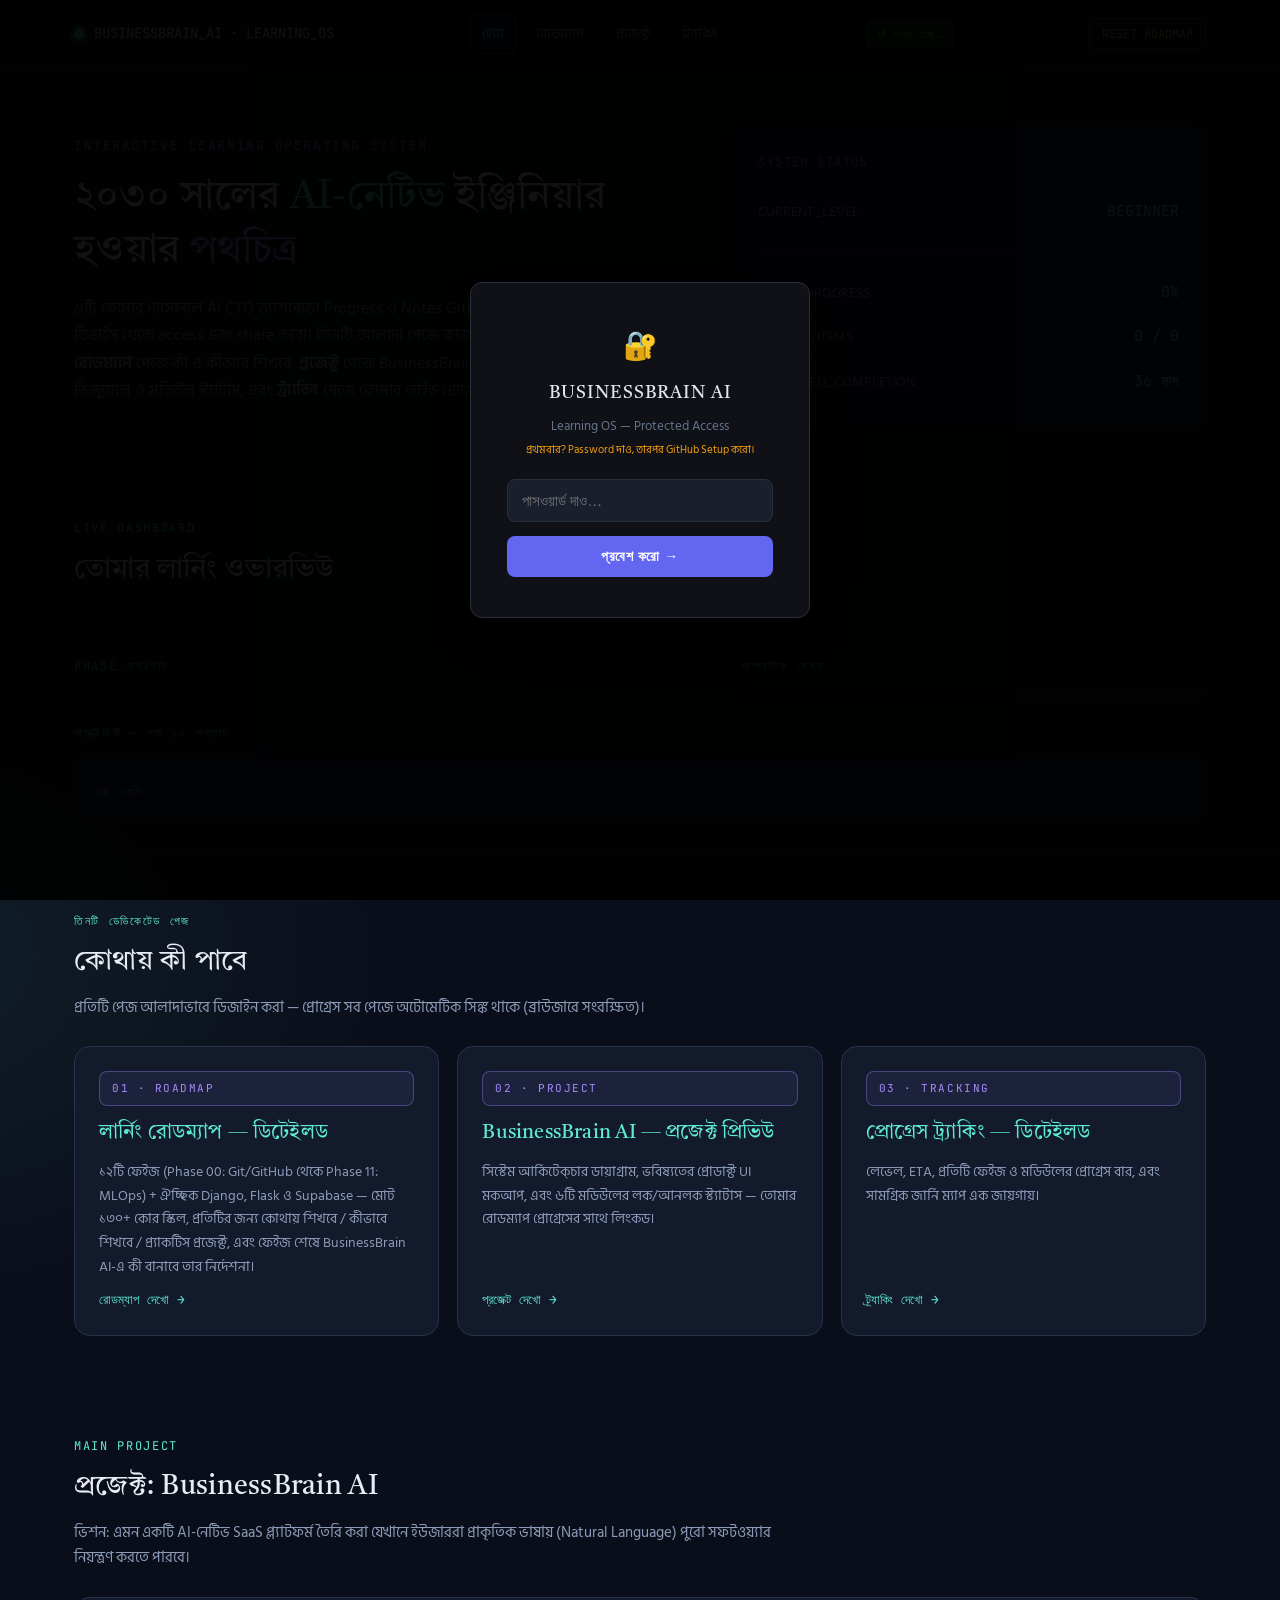
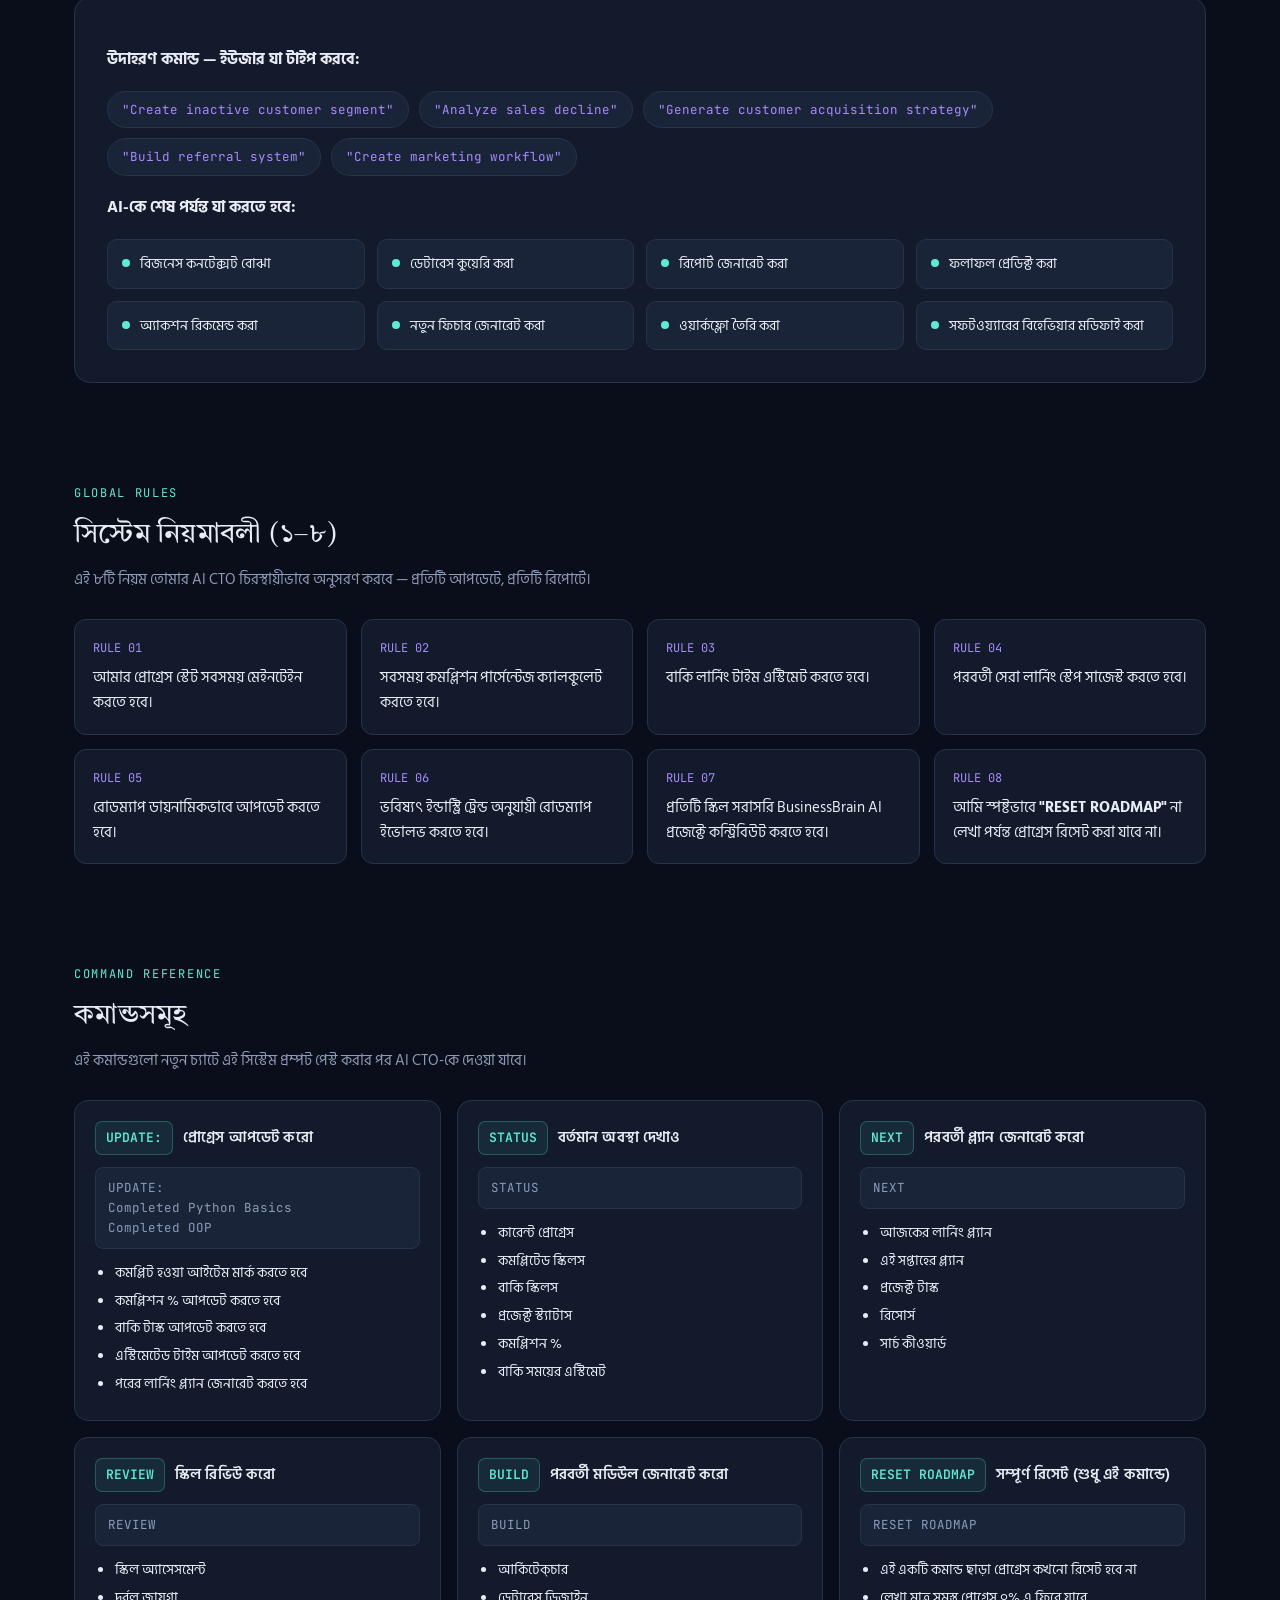
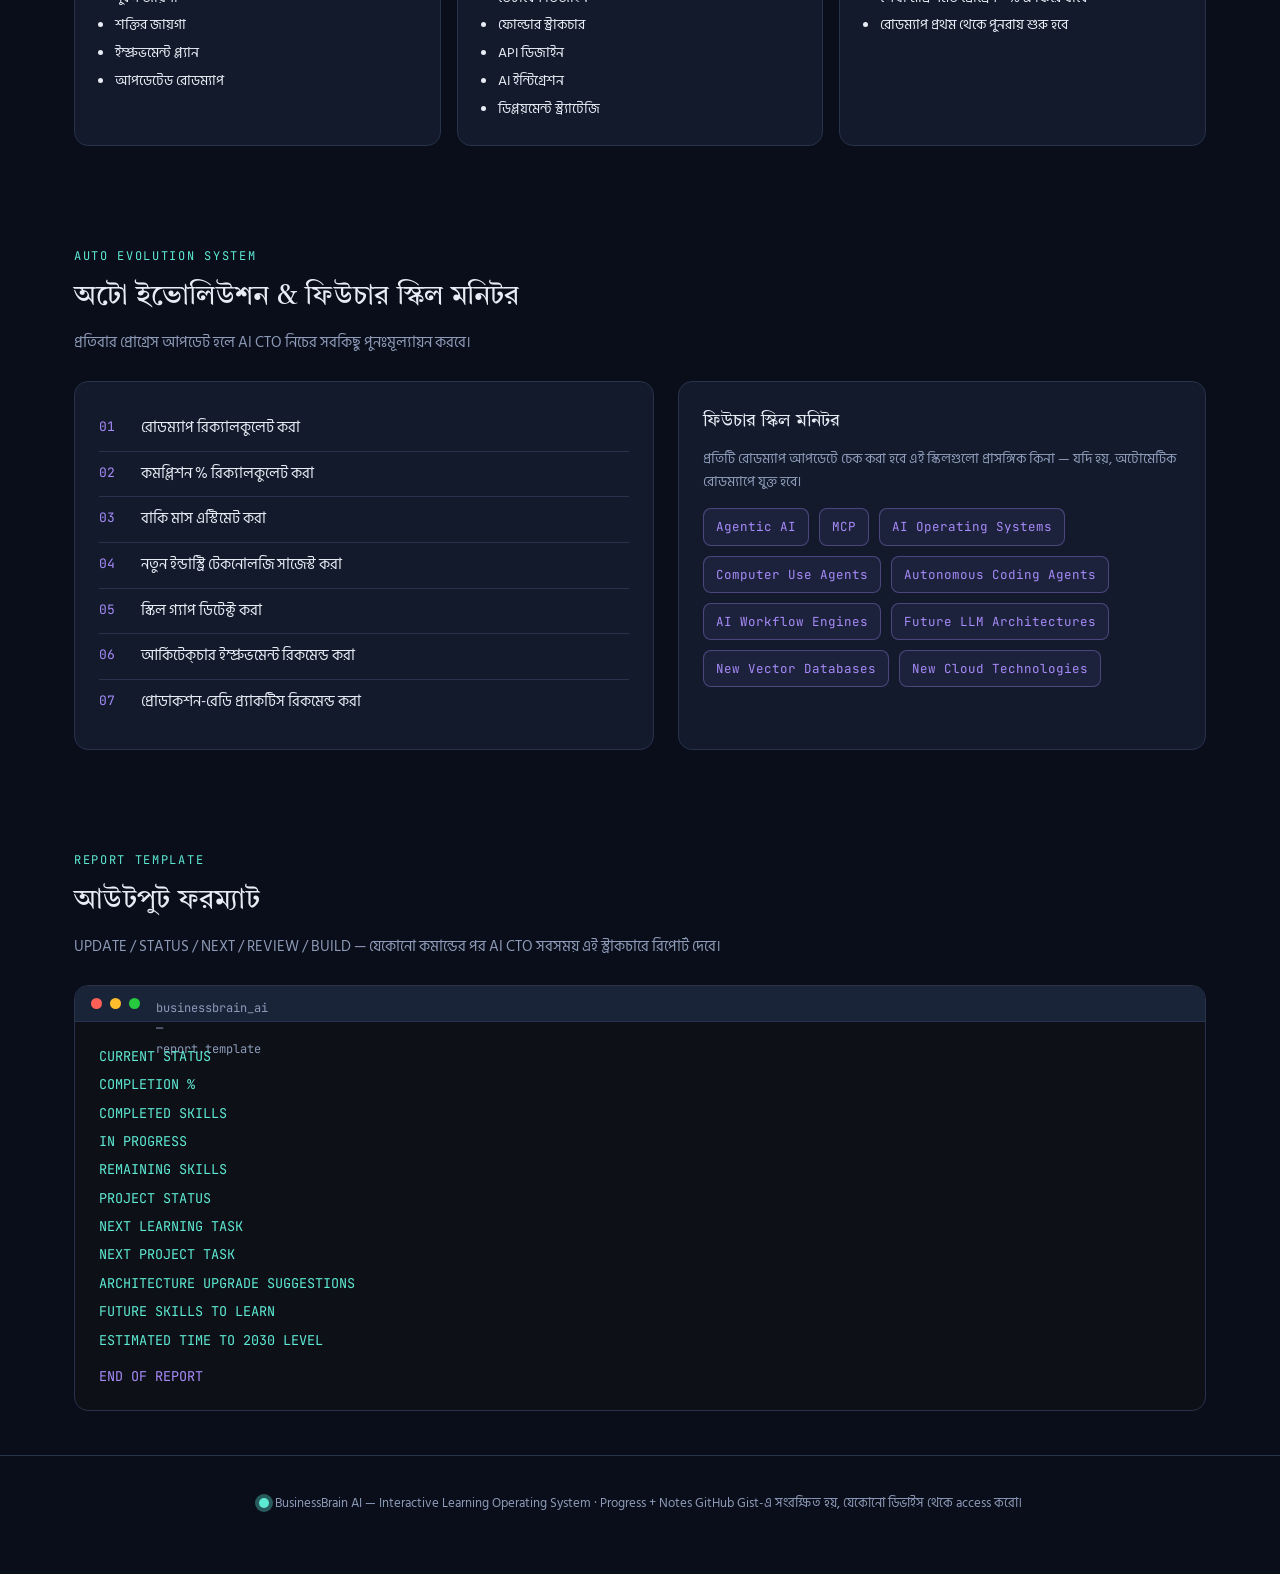
==== commit 7d99d886: "Dashboard update" ====
--- a/index.html
+++ b/index.html
@@ -39,6 +39,48 @@
     </div>
   </div>
 </header>
+
+<!-- ===================== DASHBOARD ===================== -->
+<section id="dashboard" style="padding:40px 0 32px; border-bottom:1px solid var(--border);">
+  <div class="wrap">
+    <div class="section-head">
+      <p class="section-tag">Live Dashboard</p>
+      <h2>তোমার লার্নিং ওভারভিউ</h2>
+    </div>
+
+    <!-- Metric cards -->
+    <div id="dbMetrics" style="display:grid;grid-template-columns:repeat(4,1fr);gap:12px;margin-bottom:24px;"></div>
+
+    <!-- Phase progress + Recent sessions (two columns) -->
+    <div style="display:grid;grid-template-columns:1.4fr 1fr;gap:16px;margin-bottom:24px;">
+
+      <!-- Phase grid -->
+      <div>
+        <p class="section-tag" style="margin-bottom:12px;">Phase অগ্রগতি</p>
+        <div id="dbPhases" style="display:grid;grid-template-columns:1fr 1fr;gap:10px;"></div>
+      </div>
+
+      <!-- Recent sessions -->
+      <div>
+        <p class="section-tag" style="margin-bottom:12px;">সাম্প্রতিক সেশন</p>
+        <div id="dbSessions" style="background:var(--surface);border:1px solid var(--border);border-radius:14px;padding:4px 16px;"></div>
+      </div>
+    </div>
+
+    <!-- Activity heatmap -->
+    <div>
+      <p class="section-tag" style="margin-bottom:12px;">অ্যাক্টিভিটি — গত ১২ সপ্তাহ</p>
+      <div style="background:var(--surface);border:1px solid var(--border);border-radius:14px;padding:18px 20px;">
+        <div id="dbHeatmap" style="display:flex;gap:4px;flex-wrap:wrap;"></div>
+        <div style="display:flex;align-items:center;gap:6px;margin-top:10px;font-size:11px;color:var(--muted);">
+          কম
+          <span id="dbHeatLegend" style="display:flex;gap:3px;"></span>
+          বেশি
+        </div>
+      </div>
+    </div>
+  </div>
+</section>
 
 <section id="pages">
   <div class="wrap">
@@ -285,6 +327,127 @@
   document.getElementById('countOut').textContent = s.totalChecked + ' / ' + s.totalAll;
   document.getElementById('levelOut').textContent = s.level;
   document.getElementById('etaOut').textContent = s.etaMonths + ' মাস';
+  renderDashboard(s);
+}
+
+function renderDashboard(s) {
+  /* ── Metric cards ── */
+  const sessions = bbGetSessions(200);
+  const totalMins = sessions.reduce(function(a,b){ return a + (b.mins||0); }, 0);
+  const totalHrs = Math.round(totalMins / 60 * 10) / 10;
+  const todayStr = new Date().toISOString().slice(0,10);
+  const weekAgo = new Date(Date.now() - 7*24*60*60*1000).toISOString().slice(0,10);
+  const weekMins = sessions.filter(function(s){ return s.ts && s.ts.slice(0,10) >= weekAgo; })
+                            .reduce(function(a,b){ return a + (b.mins||0); }, 0);
+  const weekHrs = Math.round(weekMins / 60 * 10) / 10;
+  const etaLabel = s.etaMonths >= 12
+    ? Math.floor(s.etaMonths/12) + ' বছর ' + (s.etaMonths%12 ? s.etaMonths%12+' মাস' : '')
+    : s.etaMonths + ' মাস';
+
+  document.getElementById('dbMetrics').innerHTML =
+    dbMetric('মোট সময়', totalHrs > 0 ? totalHrs+'h' : '0h', 'লার্নিং সেশন থেকে') +
+    dbMetric('সেশন', sessions.length, 'মোট লগ করা সেশন') +
+    dbMetric('অগ্রগতি', s.overallPct+'%', s.totalChecked+' / '+s.totalAll+' টাস্ক') +
+    dbMetric('সমাপ্তি ETA', etaLabel, 'আনুমানিক সময় বাকি');
+
+  /* ── Phase grid ── */
+  const phaseOrder = ['p0','p1','p11','p2','p3','p4','p5','p6','p7','p8','p9','p10'];
+  const phaseNums  = {'p0':'00','p1':'01','p11':'02','p2':'03','p3':'04','p4':'05','p5':'06','p6':'07','p7':'08','p8':'09','p9':'10','p10':'11'};
+  const phaseTitles = {
+    'p0':'Git & ওয়ার্কফ্লো','p1':'প্রোগ্রামিং ফাউন্ডেশন','p11':'সিস্টেম ডিজাইন',
+    'p2':'ব্যাকএন্ড','p3':'ডেটাবেস','p4':'ফ্রন্টএন্ড','p5':'ক্লাউড',
+    'p6':'AI ইঞ্জিনিয়ারিং','p7':'আর্কিটেক্চার','p8':'বিজনেস AI','p9':'সিকিউরিটি','p10':'MLOps'
+  };
+  let firstActive = true;
+  let phasesHtml = '';
+  phaseOrder.forEach(function(pid) {
+    const ph = s.perPhase[pid] || { pct:0, checked:0, total:0 };
+    const pct = ph.pct;
+    const isDone = pct >= 100;
+    const isActive = !isDone && pct > 0 && firstActive;
+    if (isActive) firstActive = false;
+    const accentCol = isDone ? 'var(--accent)' : isActive ? 'var(--warn)' : 'var(--border)';
+    const borderLeft = isDone ? '2px solid var(--accent)' : isActive ? '2px solid var(--warn)' : '1px solid var(--border)';
+    const badge = isDone
+      ? '<span style="font-size:10px;padding:2px 8px;border-radius:99px;background:rgba(94,234,212,0.12);color:var(--accent);font-family:\'JetBrains Mono\',monospace;">✓ সম্পন্ন</span>'
+      : isActive
+        ? '<span style="font-size:10px;padding:2px 8px;border-radius:99px;background:rgba(251,191,119,0.12);color:var(--warn);font-family:\'JetBrains Mono\',monospace;">▶ চলছে</span>'
+        : '<span style="font-size:10px;padding:2px 8px;border-radius:99px;background:var(--surface-2);color:var(--muted);font-family:\'JetBrains Mono\',monospace;">○ বাকি</span>';
+    phasesHtml +=
+      '<div style="background:var(--surface);border-left:'+borderLeft+';border-top:1px solid var(--border);border-right:1px solid var(--border);border-bottom:1px solid var(--border);border-radius:12px;padding:13px 14px;">' +
+        '<div style="display:flex;align-items:center;justify-content:space-between;margin-bottom:8px;">' +
+          '<span style="font-family:\'JetBrains Mono\',monospace;font-size:10px;color:var(--muted);letter-spacing:.08em;">PHASE '+phaseNums[pid]+'</span>' +
+          badge +
+        '</div>' +
+        '<div style="font-size:13px;font-weight:500;color:var(--text);margin-bottom:8px;line-height:1.4;">'+phaseTitles[pid]+'</div>' +
+        '<div style="background:var(--surface-2);height:4px;border-radius:99px;overflow:hidden;border:1px solid var(--border);margin-bottom:7px;">' +
+          '<div style="height:100%;width:'+pct+'%;background:'+accentCol+';border-radius:99px;transition:width .4s;"></div>' +
+        '</div>' +
+        '<div style="font-size:11px;color:var(--muted);">'+ph.checked+' / '+ph.total+' টাস্ক · '+pct+'%</div>' +
+      '</div>';
+  });
+  document.getElementById('dbPhases').innerHTML = phasesHtml;
+
+  /* ── Recent sessions ── */
+  const recent = sessions.slice(-5).reverse();
+  const phaseNameMap = {};
+  phaseOrder.forEach(function(pid){ phaseNameMap[pid] = 'Phase '+phaseNums[pid]+' — '+phaseTitles[pid]; });
+  let sessHtml = '';
+  if (!recent.length) {
+    sessHtml = '<p style="color:var(--muted);font-size:13px;padding:16px 0;text-align:center;">এখনও কোনো সেশন নেই।<br><a href="roadmap.html" style="color:var(--accent);">রোডম্যাপে যাও →</a></p>';
+  } else {
+    recent.forEach(function(sess) {
+      const mins = sess.mins || 0;
+      const hrs = mins >= 60 ? Math.floor(mins/60)+'ঘ '+(mins%60)+'মি' : mins+'মি';
+      const pname = phaseNameMap[sess.phaseId] || sess.phaseId;
+      const dateStr = sess.ts ? sess.ts.slice(0,10) : '';
+      const note = sess.note ? sess.note : '';
+      sessHtml +=
+        '<div style="padding:12px 0;border-bottom:1px solid var(--border);display:flex;align-items:flex-start;justify-content:space-between;gap:8px;">' +
+          '<div style="min-width:0;">' +
+            '<div style="font-size:11px;color:var(--muted);font-family:\'JetBrains Mono\',monospace;margin-bottom:3px;overflow:hidden;text-overflow:ellipsis;white-space:nowrap;">'+pname+'</div>' +
+            '<div style="font-size:13px;color:var(--text);line-height:1.4;">'+(note || '<span style="color:var(--muted);">নোট ছাড়া</span>')+'</div>' +
+          '</div>' +
+          '<div style="text-align:right;flex-shrink:0;">' +
+            '<div style="font-size:13px;font-weight:600;color:var(--accent);font-family:\'JetBrains Mono\',monospace;">'+hrs+'</div>' +
+            '<div style="font-size:10px;color:var(--muted);margin-top:2px;">'+dateStr+'</div>' +
+          '</div>' +
+        '</div>';
+    });
+  }
+  document.getElementById('dbSessions').innerHTML = sessHtml + '<div style="padding:10px 0;"><a href="tracking.html" style="font-size:12px;font-family:\'JetBrains Mono\',monospace;color:var(--accent);">সব সেশন দেখো →</a></div>';
+
+  /* ── Activity heatmap (12 weeks = 84 days) ── */
+  const dayMap = {};
+  sessions.forEach(function(sess) {
+    if (!sess.ts) return;
+    const d = sess.ts.slice(0,10);
+    dayMap[d] = (dayMap[d] || 0) + (sess.mins || 0);
+  });
+  const heatStops = ['rgba(94,234,212,0.12)','rgba(94,234,212,0.3)','rgba(94,234,212,0.6)','rgba(94,234,212,0.85)','var(--accent)'];
+  let heatHtml = '';
+  for (let i = 83; i >= 0; i--) {
+    const d = new Date(Date.now() - i*24*60*60*1000);
+    const key = d.toISOString().slice(0,10);
+    const m = dayMap[key] || 0;
+    const lvl = m === 0 ? 0 : m < 20 ? 1 : m < 45 ? 2 : m < 90 ? 3 : m < 150 ? 4 : 5;
+    const bg = lvl === 0 ? 'var(--surface-2)' : heatStops[Math.min(lvl-1,4)];
+    heatHtml += '<div title="'+key+' — '+m+' মিনিট" style="width:14px;height:14px;border-radius:3px;background:'+bg+';border:1px solid var(--border);flex-shrink:0;"></div>';
+  }
+  document.getElementById('dbHeatmap').innerHTML = heatHtml;
+  let legHtml = '';
+  ['var(--surface-2)'].concat(heatStops).forEach(function(c){
+    legHtml += '<span style="display:inline-block;width:12px;height:12px;border-radius:2px;background:'+c+';border:1px solid var(--border);"></span>';
+  });
+  document.getElementById('dbHeatLegend').innerHTML = legHtml;
+}
+
+function dbMetric(label, val, sub) {
+  return '<div style="background:var(--surface);border:1px solid var(--border);border-radius:12px;padding:16px 18px;">' +
+    '<div style="font-family:\'JetBrains Mono\',monospace;font-size:11px;color:var(--muted);letter-spacing:.08em;margin-bottom:8px;">'+label+'</div>' +
+    '<div style="font-size:24px;font-weight:600;color:var(--accent);font-family:\'JetBrains Mono\',monospace;line-height:1;margin-bottom:5px;">'+val+'</div>' +
+    '<div style="font-size:12px;color:var(--muted);">'+sub+'</div>' +
+  '</div>';
 }
 function resetAll(){
   const sure = confirm('তুমি কি নিশ্চিত? "RESET ROADMAP" — এই কমান্ডে সম্পূর্ণ প্রোগ্রেস ০% এ ফিরে যাবে (সব পেজে)।');
@@ -294,19 +457,7 @@
 }
 async function init() {
   const result = await bbInitPage();
-  if (result.shareMode) {
-    // Share mode: hide edit controls, show banner
-    const resetBtn = document.querySelector('.reset-btn');
-    if (resetBtn) resetBtn.style.display = 'none';
-    const ghBtn = document.getElementById('ghSetupBtn');
-    if (ghBtn) ghBtn.style.display = 'none';
-    const shareBtn = document.getElementById('shareBtn');
-    if (shareBtn) shareBtn.style.display = 'none';
-    const banner = document.createElement('div');
-    banner.style.cssText = 'background:#1e293b;color:#94a3b8;text-align:center;padding:8px;font-size:12px;letter-spacing:0.5px;';
-    banner.textContent = '👁 VIEW ONLY — শেয়ার লিংকে এসেছো, কোনো পরিবর্তন সেভ হবে না';
-    document.body.insertBefore(banner, document.body.firstChild);
-  }
+  // share mode: looks normal, no saving
   render();
   /* Real-time cross-device sync */
   if (!result.shareMode) {
--- a/assets/style.css
+++ b/assets/style.css
@@ -156,14 +156,14 @@
 .rule-card p{ margin:0; font-size:14.5px; }
 
 /* ---------- TIMELINE / SPINE ---------- */
-.timeline{ position:relative; padding-left:64px; }
+.timeline{ position:relative; padding-left:72px; }
 .phase{ position:relative; margin-bottom:18px; }
 .phase::before{
-  content:''; position:absolute; left:21px; top:46px; bottom:-18px; width:2px; background:var(--border);
+  content:''; position:absolute; left:-33px; top:48px; bottom:-18px; width:2px; background:var(--border);
 }
 .phase:last-child::before{ display:none; }
 .phase-node{
-  position:absolute; left:-2px; top:0; width:44px; height:44px;
+  position:absolute; left:-54px; top:0; width:44px; height:44px;
   border-radius:50%; background:var(--surface-2); border:2px solid var(--border);
   display:flex; align-items:center; justify-content:center;
   font-family:'JetBrains Mono', monospace; font-size:13px; font-weight:600;
@@ -491,9 +491,9 @@
   .hero h1{ font-size:30px; }
   .evo-grid{ grid-template-columns:1fr; }
   .page-links{ display:flex; overflow-x:auto; }
-  .timeline{ padding-left:46px; }
-  .phase-node{ width:34px; height:34px; font-size:11px; left:-1px; }
-  .phase::before{ left:16px; top:38px; }
+  .timeline{ padding-left:52px; }
+  .phase-node{ width:34px; height:34px; font-size:11px; left:-42px; }
+  .phase::before{ left:-26px; top:38px; }
   .phase-card summary{ flex-wrap:wrap; }
   .mini-progress{ width:60px; }
   .mockup-body{ grid-template-columns:1fr; }
@@ -729,3 +729,198 @@
 .check-readonly{cursor:default;opacity:.8;}
 .check-readonly input{cursor:default;}
 
+
+/* ============================================================
+   NOTION SECTION
+   ============================================================ */
+.notion-section {
+  margin: 12px 0 0;
+  border: 1px solid var(--border);
+  border-radius: 10px;
+  overflow: hidden;
+  background: color-mix(in srgb, var(--surface) 60%, transparent);
+}
+.notion-header-row {
+  display: flex;
+  align-items: center;
+  justify-content: space-between;
+  padding: 10px 14px;
+  gap: 10px;
+}
+.notion-badge {
+  display: flex;
+  align-items: center;
+  gap: 6px;
+  font-size: 12px;
+  font-weight: 600;
+  color: #a78bfa;
+  letter-spacing: .4px;
+}
+.notion-toggle-btn {
+  font-size: 11px;
+  padding: 4px 10px;
+  border-radius: 6px;
+  border: 1px solid #a78bfa44;
+  background: #a78bfa18;
+  color: #a78bfa;
+  cursor: pointer;
+  transition: background .15s;
+}
+.notion-toggle-btn:hover { background: #a78bfa30; }
+.notion-area-wrap { padding: 0 14px 12px; }
+.notion-input-row {
+  display: flex;
+  gap: 8px;
+  align-items: center;
+}
+.notion-url-input {
+  flex: 1;
+  background: var(--bg);
+  border: 1px solid var(--border);
+  border-radius: 8px;
+  color: var(--text);
+  padding: 8px 12px;
+  font-size: 13px;
+  outline: none;
+  transition: border-color .2s;
+}
+.notion-url-input:focus { border-color: #a78bfa; }
+.notion-open-btn {
+  padding: 8px 14px;
+  border-radius: 8px;
+  background: #a78bfa;
+  color: #fff;
+  border: none;
+  font-size: 13px;
+  font-weight: 600;
+  cursor: pointer;
+  display: inline-flex;
+  align-items: center;
+  gap: 4px;
+  white-space: nowrap;
+  transition: opacity .15s;
+}
+.notion-open-btn:hover { opacity: .85; }
+.notion-footer-row {
+  display: flex;
+  align-items: center;
+  justify-content: space-between;
+  margin-top: 8px;
+}
+.notion-status { font-size: 11px; color: var(--muted); }
+.notion-save-btn {
+  font-size: 11px;
+  padding: 4px 12px;
+  border-radius: 6px;
+  border: 1px solid var(--border);
+  background: var(--surface);
+  color: var(--text);
+  cursor: pointer;
+}
+.notion-save-btn:hover { background: var(--border); }
+
+/* ============================================================
+   TIME TRACKER SECTION
+   ============================================================ */
+.time-section {
+  margin: 12px 0 0;
+  border: 1px solid var(--border);
+  border-radius: 10px;
+  overflow: hidden;
+  background: color-mix(in srgb, var(--surface) 60%, transparent);
+}
+.time-header-row {
+  display: flex;
+  align-items: center;
+  justify-content: space-between;
+  padding: 10px 14px;
+  gap: 10px;
+}
+.time-badge {
+  font-size: 12px;
+  font-weight: 600;
+  color: #34d399;
+  letter-spacing: .4px;
+}
+.time-total-badge {
+  font-size: 11px;
+  background: #34d39922;
+  border: 1px solid #34d39944;
+  color: #34d399;
+  padding: 3px 10px;
+  border-radius: 20px;
+  font-weight: 600;
+}
+.time-body { padding: 0 14px 14px; }
+.time-timer-row {
+  display: flex;
+  align-items: center;
+  gap: 10px;
+  flex-wrap: wrap;
+}
+.time-start-btn {
+  padding: 7px 16px;
+  border-radius: 8px;
+  border: 1px solid #34d39955;
+  background: #34d39918;
+  color: #34d399;
+  font-size: 13px;
+  font-weight: 600;
+  cursor: pointer;
+  transition: background .15s;
+  white-space: nowrap;
+}
+.time-start-btn:hover { background: #34d39930; }
+.time-start-btn.running {
+  background: #f8717130;
+  border-color: #f8717155;
+  color: #f87171;
+}
+.time-display {
+  font-family: 'Courier New', monospace;
+  font-size: 18px;
+  font-weight: 700;
+  color: var(--text);
+  letter-spacing: 2px;
+  min-width: 80px;
+}
+.time-manual-row {
+  display: flex;
+  align-items: center;
+  gap: 6px;
+  margin-left: auto;
+}
+.time-manual-input {
+  width: 70px;
+  background: var(--bg);
+  border: 1px solid var(--border);
+  border-radius: 7px;
+  color: var(--text);
+  padding: 6px 8px;
+  font-size: 13px;
+  text-align: center;
+  outline: none;
+}
+.time-manual-input:focus { border-color: #34d399; }
+.time-add-btn {
+  padding: 6px 12px;
+  border-radius: 7px;
+  border: 1px solid var(--border);
+  background: var(--surface);
+  color: var(--text);
+  font-size: 12px;
+  cursor: pointer;
+  white-space: nowrap;
+}
+.time-add-btn:hover { background: var(--border); }
+.time-log-preview { margin-top: 10px; }
+.tl-chips { display: flex; flex-wrap: wrap; gap: 6px; }
+.tl-chip {
+  font-size: 11px;
+  padding: 3px 9px;
+  border-radius: 20px;
+  background: #1e293b;
+  border: 1px solid var(--border);
+  color: var(--muted);
+  white-space: nowrap;
+}
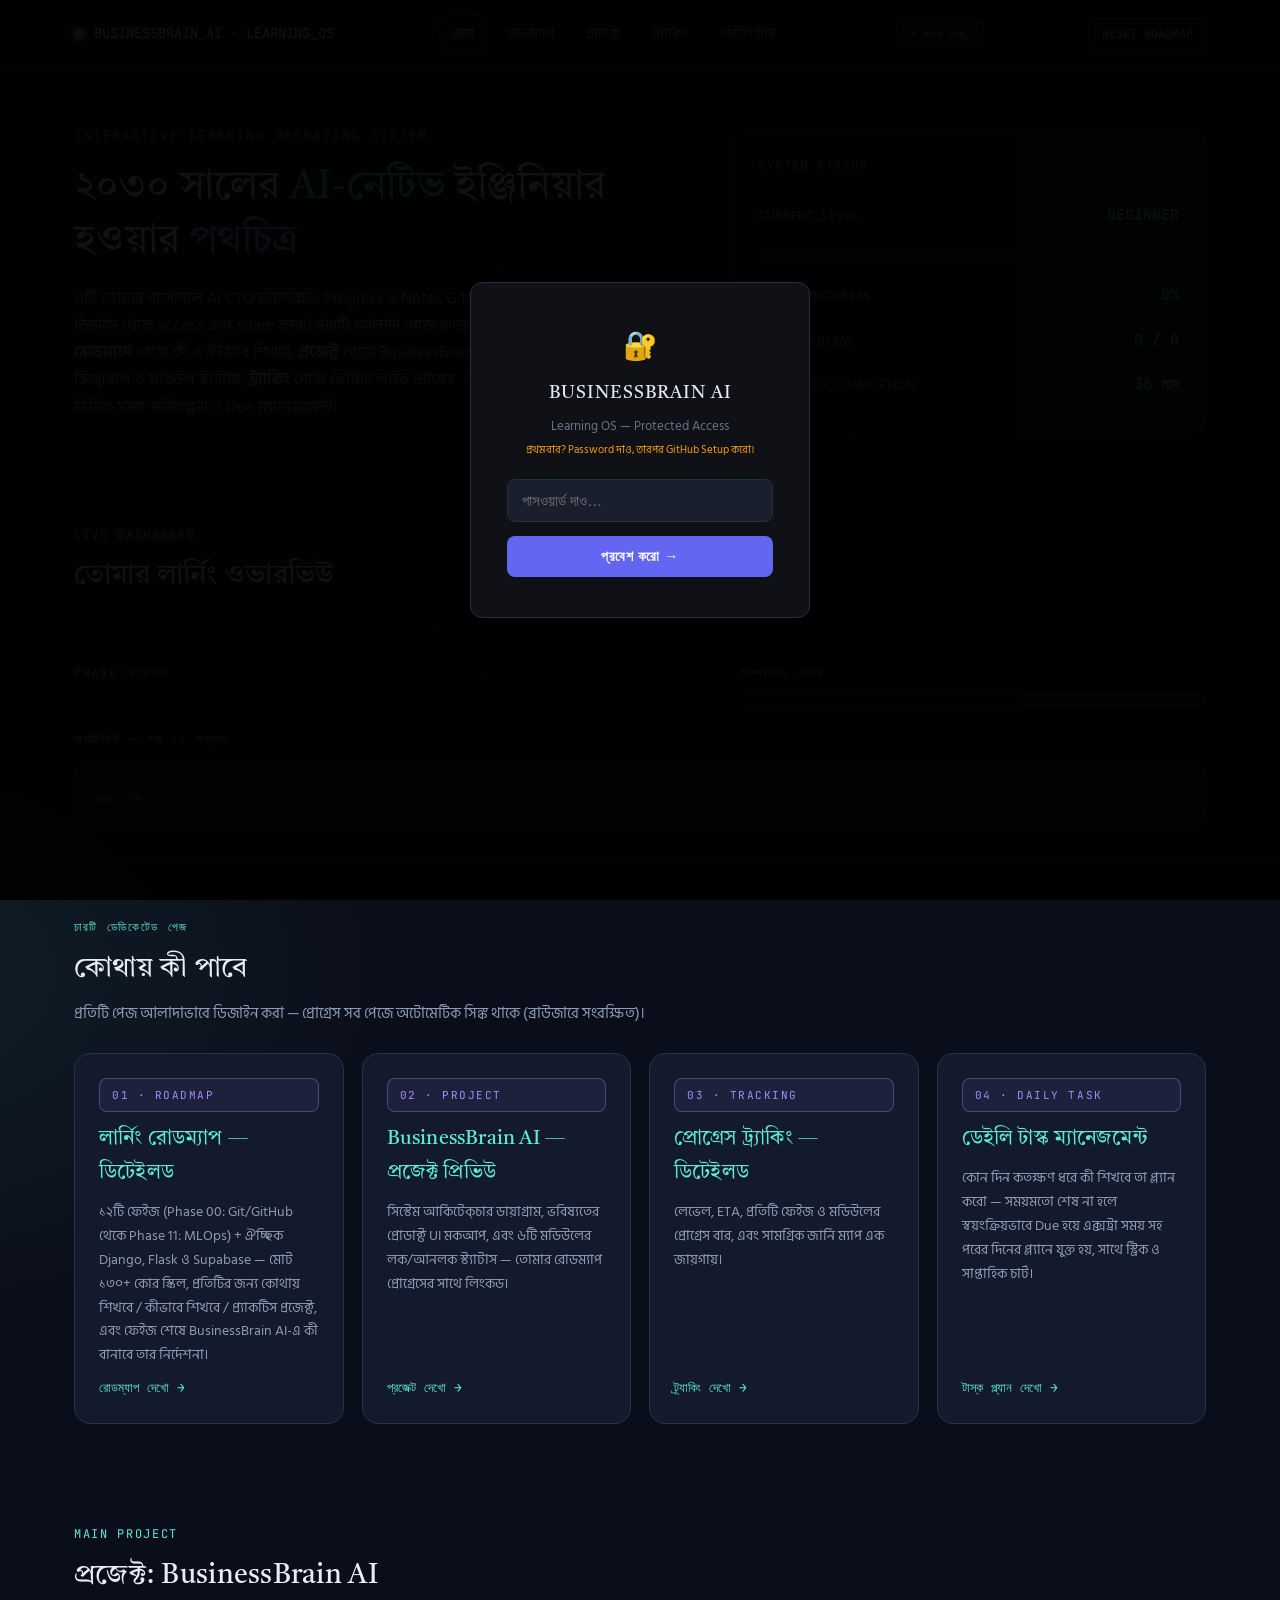
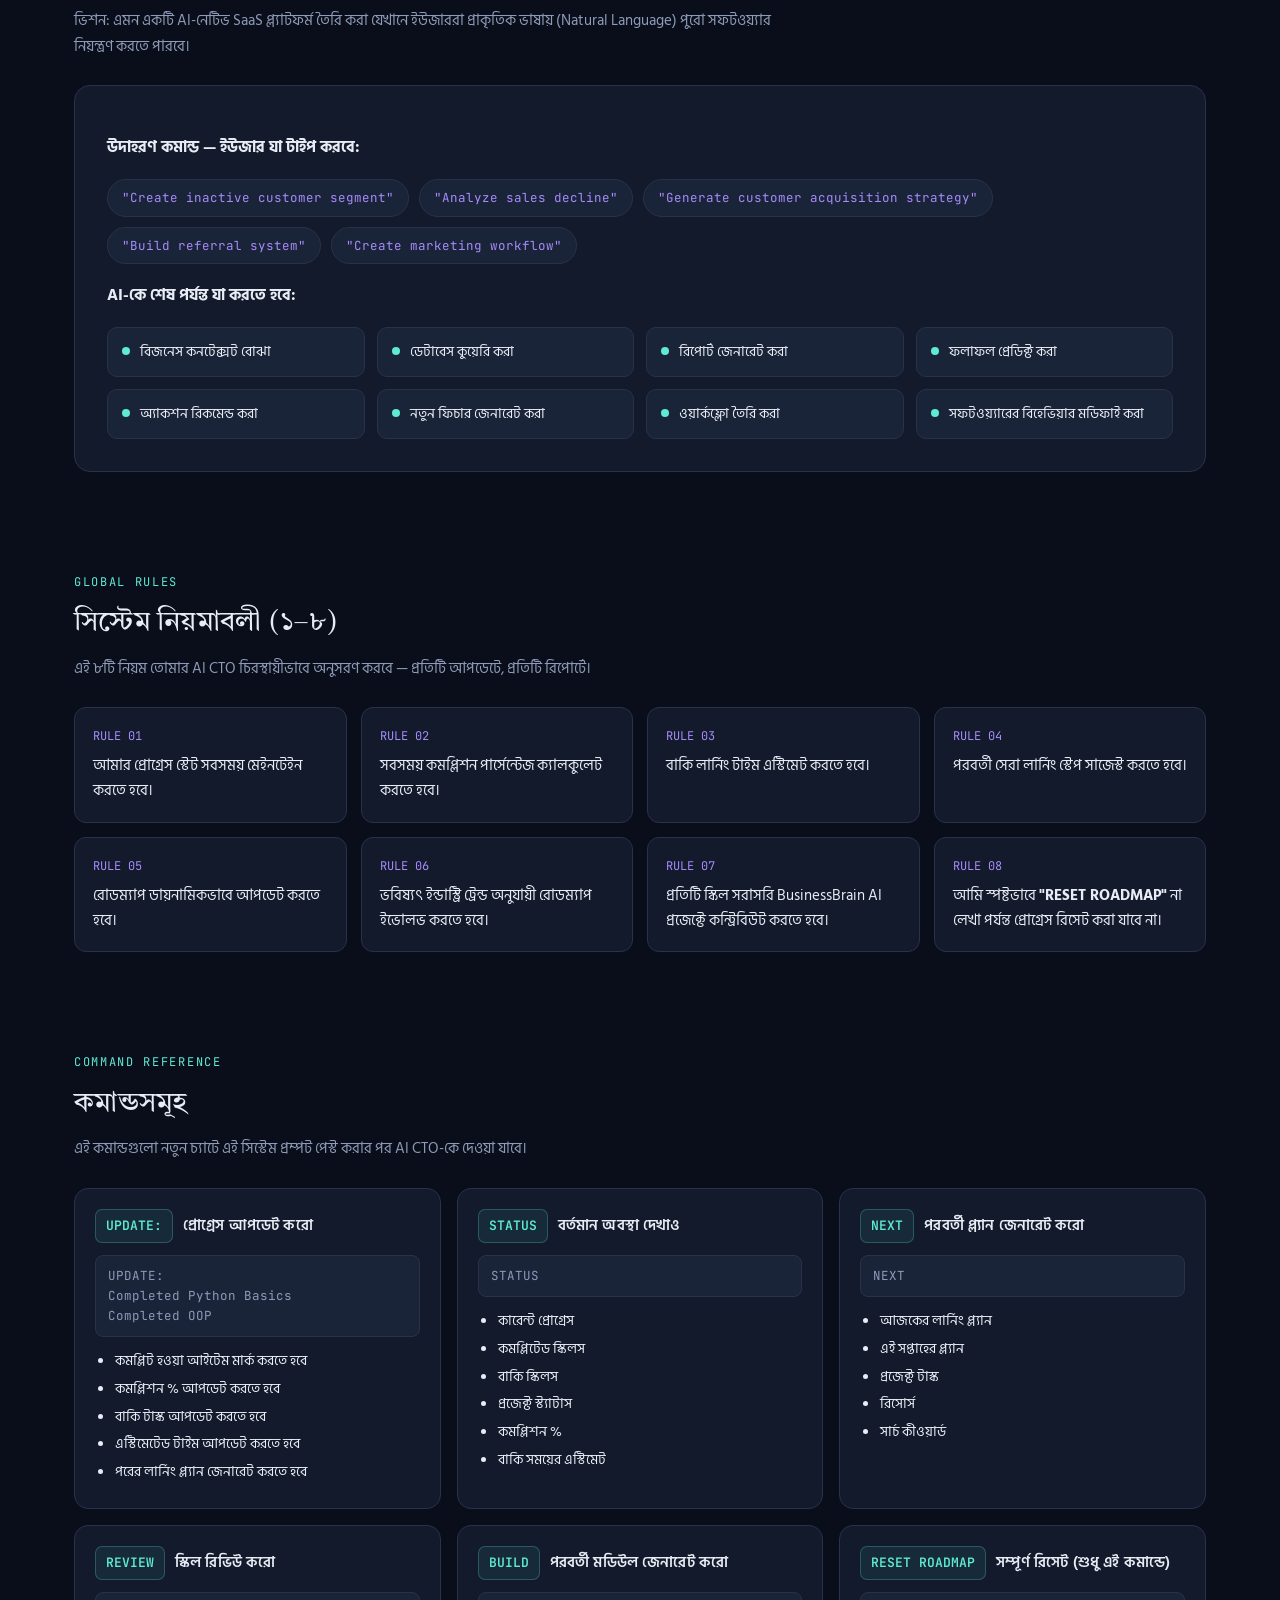
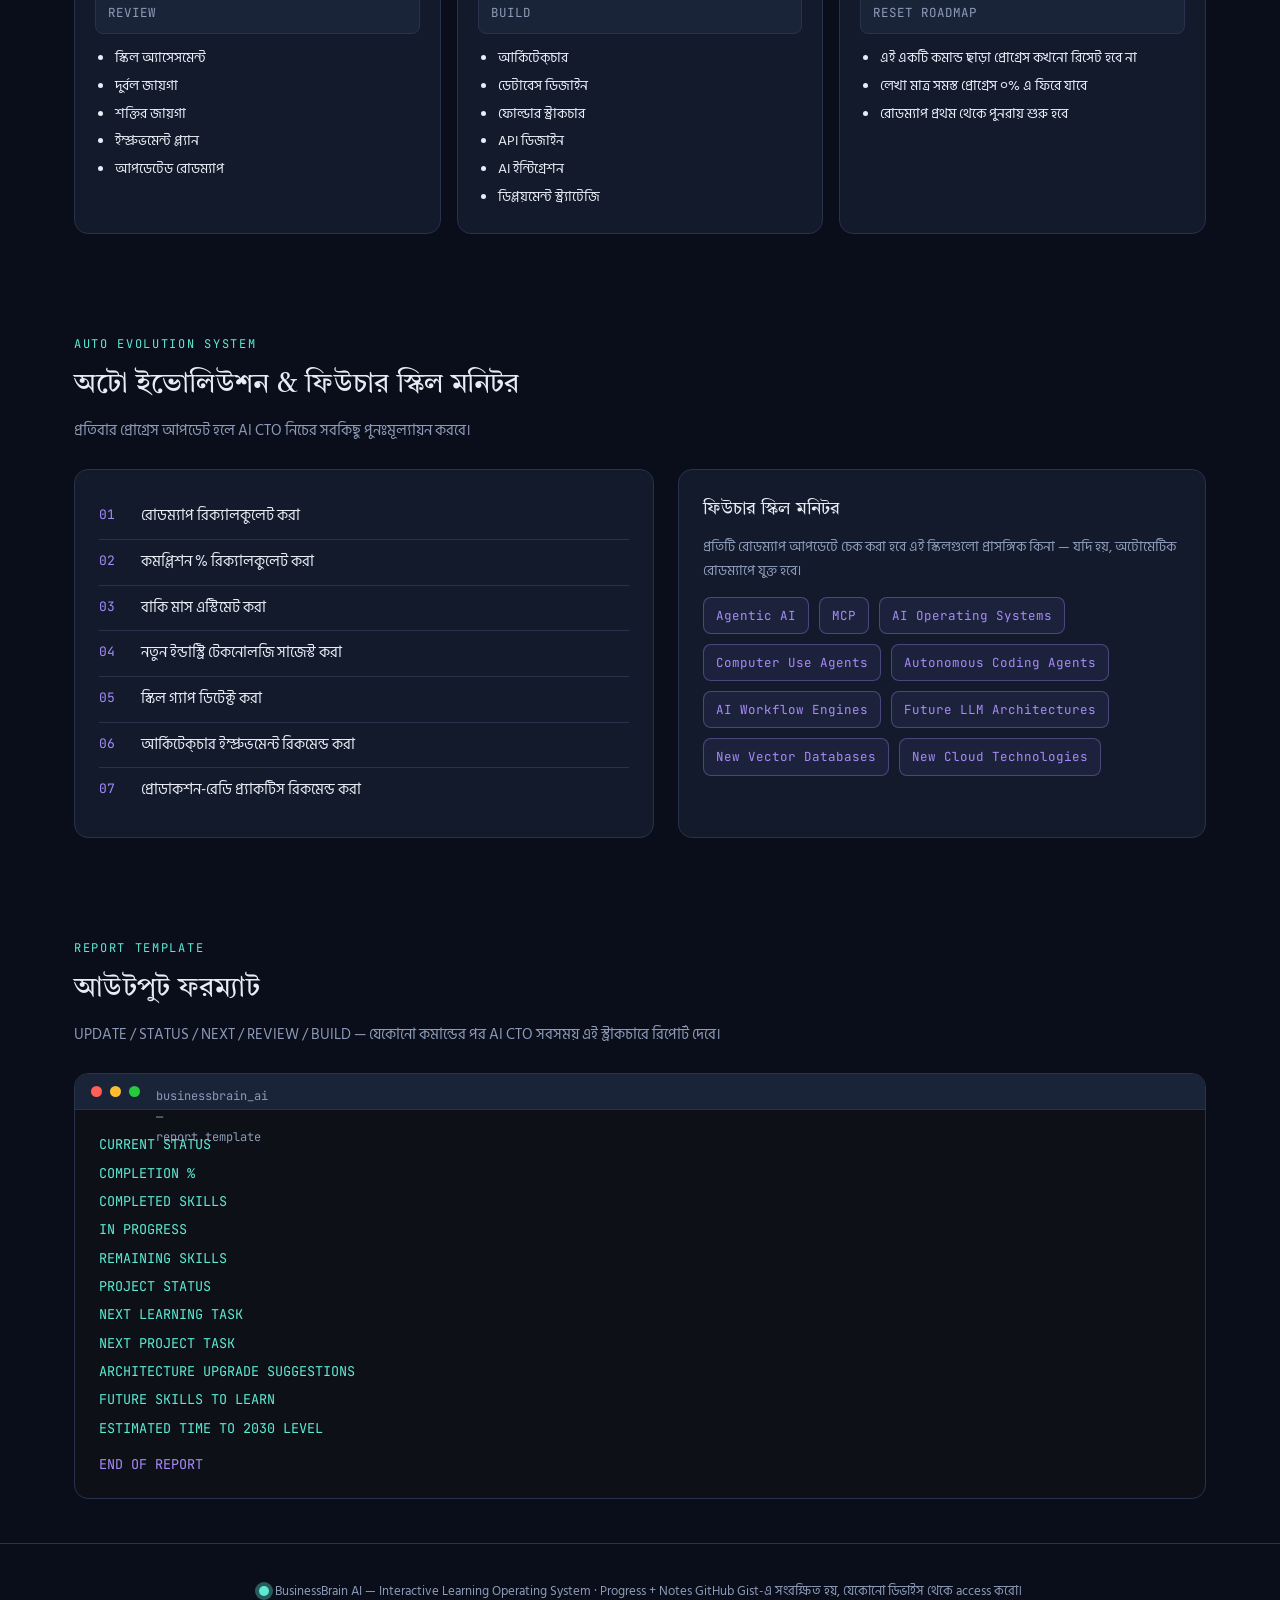
==== commit d2b000e4: "update" ====
--- a/index.html
+++ b/index.html
@@ -16,18 +16,80 @@
       <a href="roadmap.html">রোডম্যাপ</a>
       <a href="project.html">প্রজেক্ট</a>
       <a href="tracking.html">ট্র্যাকিং</a>
+      <a href="tasks.html">ডেইলি টাস্ক</a>
     </div>
     <span id="bbSyncBadge" class="bb-sync-badge bb-sync-idle" style="font-size:11px;">○ GitHub</span>
     <button class="reset-btn" onclick="resetAll()">RESET ROADMAP</button>
   </div>
 </nav>
+
+<!-- ===== RESET OPTIONS MODAL ===== -->
+<div id="resetModalOverlay" class="modal-overlay" style="display:none;" onclick="bbCloseResetModal()"></div>
+<div id="resetModal" class="gh-modal" style="display:none;">
+  <div class="gh-modal-head">
+    <h3>🗑 রিসেট অপশন</h3>
+    <button class="modal-close" onclick="bbCloseResetModal()">✕</button>
+  </div>
+  <p class="gh-modal-desc">কোন কোন ডেটা রিসেট করতে চাও বেছে নাও — সিলেক্ট করা ডেটা সব ডিভাইসে (GitHub Gist সহ) মুছে যাবে।</p>
+
+  <div class="reset-option-list">
+    <label class="reset-option">
+      <input type="checkbox" class="reset-opt" id="resetOptProgress" checked>
+      <span class="reset-box"></span>
+      <div class="reset-option-body">
+        <strong>✅ রোডম্যাপ প্রোগ্রেস</strong>
+        <p>সব ফেইজের চেক করা স্কিল/টাস্ক — কমপ্লিশন %, লেভেল ও ETA ০-তে ফিরে যাবে।</p>
+      </div>
+    </label>
+    <label class="reset-option">
+      <input type="checkbox" class="reset-opt" id="resetOptNotes" checked>
+      <span class="reset-box"></span>
+      <div class="reset-option-body">
+        <strong>📝 পার্সোনাল নোট</strong>
+        <p>প্রতিটি ফেইজের জন্য লেখা নোট মুছে যাবে।</p>
+      </div>
+    </label>
+    <label class="reset-option">
+      <input type="checkbox" class="reset-opt" id="resetOptTime" checked>
+      <span class="reset-box"></span>
+      <div class="reset-option-body">
+        <strong>⏱ সময় ট্র্যাকিং ও সেশন লগ</strong>
+        <p>মোট সময়, ফেইজ-ভিত্তিক ব্রেকডাউন এবং সাম্প্রতিক সেশন history মুছে যাবে।</p>
+      </div>
+    </label>
+    <label class="reset-option">
+      <input type="checkbox" class="reset-opt" id="resetOptNotion">
+      <span class="reset-box"></span>
+      <div class="reset-option-body">
+        <strong>🔗 Notion লিংক</strong>
+        <p>প্রতিটি ফেইজের সাথে যুক্ত করা Notion পেজ লিংক মুছে যাবে।</p>
+      </div>
+    </label>
+    <label class="reset-option">
+      <input type="checkbox" class="reset-opt" id="resetOptTasks">
+      <span class="reset-box"></span>
+      <div class="reset-option-body">
+        <strong>📅 ডেইলি টাস্ক প্ল্যান</strong>
+        <p>সব শিডিউল করা টাস্ক, প্র্যাকটিস তালিকা এবং Due/Missed history মুছে যাবে।</p>
+      </div>
+    </label>
+  </div>
+
+  <div class="reset-modal-actions">
+    <button class="reset-selectall-btn" onclick="bbToggleAllResetOptions()">সব সিলেক্ট/আনসিলেক্ট</button>
+    <div class="reset-actions-right">
+      <button class="modal-cancel-btn" onclick="bbCloseResetModal()">বাতিল</button>
+      <button class="modal-danger-btn" onclick="bbConfirmReset()">নির্বাচিত ডেটা রিসেট করো</button>
+    </div>
+  </div>
+</div>
 
 <header class="hero">
   <div class="wrap hero-grid">
     <div>
       <p class="eyebrow">Interactive Learning Operating System</p>
       <h1>২০৩০ সালের <span class="hl">AI-নেটিভ</span> ইঞ্জিনিয়ার হওয়ার <span class="hl2">পথচিত্র</span></h1>
-      <p class="hero-sub">এটি তোমার পার্সোনাল AI CTO ড্যাশবোর্ড। Progress ও Notes GitHub-এ সেভ হয় — যেকোনো ডিভাইস থেকে access এবং share করো। তিনটি আলাদা পেজে কাজ ভাগ করা আছে — <strong>রোডম্যাপ</strong> পেজে কী ও কীভাবে শিখবে, <strong>প্রজেক্ট</strong> পেজে BusinessBrain AI কেমন হবে তার ভিজ্যুয়াল ও মডিউল স্ট্যাটাস, এবং <strong>ট্র্যাকিং</strong> পেজে তোমার লাইভ প্রোগ্রেস।</p>
+      <p class="hero-sub">এটি তোমার পার্সোনাল AI CTO ড্যাশবোর্ড। Progress ও Notes GitHub-এ সেভ হয় — যেকোনো ডিভাইস থেকে access এবং share করো। চারটি আলাদা পেজে কাজ ভাগ করা আছে — <strong>রোডম্যাপ</strong> পেজে কী ও কীভাবে শিখবে, <strong>প্রজেক্ট</strong> পেজে BusinessBrain AI কেমন হবে তার ভিজ্যুয়াল ও মডিউল স্ট্যাটাস, <strong>ট্র্যাকিং</strong> পেজে তোমার লাইভ প্রোগ্রেস, এবং <strong>ডেইলি টাস্ক</strong> পেজে দিন-ভিত্তিক সময়-পরিকল্পনা ও Due ম্যানেজমেন্ট।</p>
     </div>
     <div class="status-panel">
       <h4>System Status</h4>
@@ -85,7 +147,7 @@
 <section id="pages">
   <div class="wrap">
     <div class="section-head">
-      <p class="section-tag">তিনটি ডেডিকেটেড পেজ</p>
+      <p class="section-tag">চারটি ডেডিকেটেড পেজ</p>
       <h2>কোথায় কী পাবে</h2>
       <p class="section-desc">প্রতিটি পেজ আলাদাভাবে ডিজাইন করা — প্রোগ্রেস সব পেজে অটোমেটিক সিঙ্ক থাকে (ব্রাউজারে সংরক্ষিত)।</p>
     </div>
@@ -107,6 +169,12 @@
         <h3>প্রোগ্রেস ট্র্যাকিং — ডিটেইলড</h3>
         <p>লেভেল, ETA, প্রতিটি ফেইজ ও মডিউলের প্রোগ্রেস বার, এবং সামগ্রিক জার্নি ম্যাপ এক জায়গায়।</p>
         <span class="go">ট্র্যাকিং দেখো →</span>
+      </a>
+      <a class="nav-card" href="tasks.html">
+        <span class="tag">04 · Daily Task</span>
+        <h3>ডেইলি টাস্ক ম্যানেজমেন্ট</h3>
+        <p>কোন দিন কতক্ষণ ধরে কী শিখবে তা প্ল্যান করো — সময়মতো শেষ না হলে স্বয়ংক্রিয়ভাবে Due হয়ে এক্সট্রা সময় সহ পরের দিনের প্ল্যানে যুক্ত হয়, সাথে স্ট্রিক ও সাপ্তাহিক চার্ট।</p>
+        <span class="go">টাস্ক প্ল্যান দেখো →</span>
       </a>
     </div>
   </div>
@@ -333,7 +401,11 @@
 function renderDashboard(s) {
   /* ── Metric cards ── */
   const sessions = bbGetSessions(200);
-  const totalMins = sessions.reduce(function(a,b){ return a + (b.mins||0); }, 0);
+  /* মোট সময় — synced timelog (bb_timelog_v3) থেকে নেওয়া হয়, যাতে GitHub Gist
+     সিঙ্কের মাধ্যমে অন্য ডিভাইস/ব্রাউজারেও সঠিক মোট সময় দেখা যায়
+     (sessions লোকাল-ওনলি, তাই শুধু সেশন থেকে হিসাব করলে live ড্যাশবোর্ডে 0h দেখায়) */
+  const timeStats = bbGetTimeStats();
+  const totalMins = timeStats.totalMins;
   const totalHrs = Math.round(totalMins / 60 * 10) / 10;
   const todayStr = new Date().toISOString().slice(0,10);
   const weekAgo = new Date(Date.now() - 7*24*60*60*1000).toISOString().slice(0,10);
@@ -450,10 +522,7 @@
   '</div>';
 }
 function resetAll(){
-  const sure = confirm('তুমি কি নিশ্চিত? "RESET ROADMAP" — এই কমান্ডে সম্পূর্ণ প্রোগ্রেস ০% এ ফিরে যাবে (সব পেজে)।');
-  if(!sure) return;
-  bbResetProgress();
-  render();
+  bbOpenResetModal();
 }
 async function init() {
   const result = await bbInitPage();
@@ -464,6 +533,7 @@
     bbStartPolling(15000);
     window.addEventListener('bb:remoteUpdate', () => render());
   }
+  window.addEventListener('bb:dataReset', () => render());
 }
 init();
 </script>
--- a/assets/style.css
+++ b/assets/style.css
@@ -186,6 +186,14 @@
 }
 .phase-title h3{ font-size:18px; }
 .phase-meta{ display:flex; align-items:center; gap:12px; flex:0 0 auto; }
+.phase-notion-link{
+  display:inline-flex; align-items:center; gap:5px;
+  padding:5px 10px; border-radius:7px;
+  background:#a78bfa18; border:1px solid #a78bfa44;
+  color:#a78bfa; font-size:12px; font-weight:600;
+  text-decoration:none; white-space:nowrap; transition:background .15s;
+}
+.phase-notion-link:hover{ background:#a78bfa30; }
 .mini-progress{ width:90px; height:6px; background:var(--surface-2); border-radius:99px; overflow:hidden; border:1px solid var(--border); }
 .mini-fill{ height:100%; width:0%; background:linear-gradient(90deg, var(--accent), var(--accent-2)); transition:width .4s ease; }
 .mini-pct{ font-family:'JetBrains Mono', monospace; font-size:13px; color:var(--muted); min-width:38px; text-align:right; }
@@ -924,3 +932,180 @@
   color: var(--muted);
   white-space: nowrap;
 }
+
+/* ----- Reset Options Modal ----- */
+.reset-option-list{ display:flex; flex-direction:column; gap:10px; margin-bottom:20px; }
+.reset-option{
+  display:flex; align-items:flex-start; gap:12px; cursor:pointer;
+  padding:12px 14px; border:1px solid var(--border); border-radius:10px;
+  background:var(--surface-2); transition:border-color .15s, background .15s;
+}
+.reset-option:hover{ border-color:var(--accent); }
+.reset-option input{ display:none; }
+.reset-box{
+  flex:0 0 18px; width:18px; height:18px; border-radius:5px; margin-top:2px;
+  border:1.5px solid var(--border); background:var(--surface);
+  display:flex; align-items:center; justify-content:center; transition:all .15s ease;
+}
+.reset-box::after{
+  content:''; width:9px; height:9px; border-radius:2px;
+  background:var(--accent); opacity:0; transform:scale(.4); transition:all .15s ease;
+}
+.reset-option input:checked + .reset-box{ border-color:var(--accent); background:rgba(94,234,212,0.08); }
+.reset-option input:checked + .reset-box::after{ opacity:1; transform:scale(1); }
+.reset-option-body{ flex:1; min-width:0; }
+.reset-option-body strong{ display:block; font-size:14px; margin-bottom:4px; }
+.reset-option-body p{ font-size:12.5px; color:var(--muted); margin:0; line-height:1.5; }
+
+.reset-modal-actions{ display:flex; gap:10px; flex-wrap:wrap; align-items:center; }
+.reset-actions-right{ display:flex; gap:10px; margin-left:auto; flex-wrap:wrap; }
+.reset-selectall-btn{
+  padding:9px 14px; background:transparent; border:1px solid var(--border);
+  color:var(--muted); border-radius:8px; font-size:12.5px; cursor:pointer; font-family:inherit;
+}
+.reset-selectall-btn:hover{ border-color:var(--accent); color:var(--text); }
+.modal-cancel-btn{
+  padding:9px 16px; background:var(--surface-2); border:1px solid var(--border);
+  color:var(--muted); border-radius:8px; font-size:13px; cursor:pointer; font-family:inherit;
+}
+.modal-cancel-btn:hover{ color:var(--text); }
+.modal-danger-btn{
+  padding:9px 18px; background:#f87171; border:none; color:#1a0a0a;
+  border-radius:8px; font-size:13px; font-weight:700; cursor:pointer; font-family:inherit;
+}
+.modal-danger-btn:hover{ filter:brightness(1.08); }
+
+/* =========================================================
+   DAILY TASK PLAN — ডেইলি টাস্ক পেজ
+   ========================================================= */
+.pill.red{ color:var(--danger); background:rgba(244,151,122,0.12); border:1px solid rgba(244,151,122,0.35); }
+
+/* ---- Due banner ---- */
+.due-banner{
+  display:flex; align-items:center; gap:12px; flex-wrap:wrap;
+  background:rgba(244,151,122,0.08); border:1px solid rgba(244,151,122,0.35);
+  border-radius:12px; padding:14px 18px; margin-bottom:24px;
+}
+.due-banner .ico{ font-size:20px; flex-shrink:0; }
+.due-banner strong{ color:var(--danger); }
+.due-banner p{ margin:0; font-size:13.5px; color:var(--text); }
+
+/* ---- Generic form controls used across the Add-Task form ---- */
+.task-form-card{ background:var(--surface); border:1px solid var(--border); border-radius:16px; padding:24px; margin-bottom:28px; }
+.task-form-grid{ display:grid; grid-template-columns:repeat(auto-fit,minmax(190px,1fr)); gap:14px; margin-bottom:14px; }
+.task-form-full{ grid-column:1/-1; }
+.task-field label{ display:block; font-size:12px; color:var(--muted); margin-bottom:6px; font-family:'JetBrains Mono', monospace; letter-spacing:.03em; }
+.task-input, .task-select, .task-textarea{
+  width:100%; box-sizing:border-box; background:var(--surface-2); border:1px solid var(--border);
+  color:var(--text); border-radius:8px; padding:10px 12px; font-size:14px; font-family:inherit; outline:none;
+  transition:border-color .15s;
+}
+.task-input:focus, .task-select:focus, .task-textarea:focus{ border-color:var(--accent); }
+.task-textarea{ resize:vertical; min-height:56px; }
+.task-duration-row{ display:flex; gap:8px; align-items:center; }
+.task-duration-row .task-input{ width:80px; flex:0 0 auto; }
+.task-duration-row span{ color:var(--muted); font-size:13px; white-space:nowrap; }
+
+.practice-add-row{ display:flex; gap:8px; }
+.practice-add-row .task-input{ flex:1; }
+.practice-add-btn, .form-submit-btn{
+  background:var(--accent); color:#06251f; border:none; border-radius:8px; padding:10px 16px;
+  font-size:13.5px; font-weight:700; cursor:pointer; font-family:inherit; white-space:nowrap; transition:filter .15s;
+}
+.practice-add-btn:hover, .form-submit-btn:hover{ filter:brightness(1.08); }
+.practice-chip-row{ display:flex; flex-wrap:wrap; gap:8px; margin-top:10px; }
+.practice-chip{
+  display:flex; align-items:center; gap:8px; background:var(--surface-2); border:1px solid var(--border);
+  border-radius:99px; padding:6px 8px 6px 14px; font-size:12.5px; color:var(--text);
+}
+.practice-chip button{
+  background:none; border:none; color:var(--muted); cursor:pointer; font-size:13px; line-height:1;
+  width:18px; height:18px; border-radius:50%; display:flex; align-items:center; justify-content:center;
+}
+.practice-chip button:hover{ background:rgba(244,151,122,0.18); color:var(--danger); }
+
+.phase-picker-box{ margin-top:6px; border:1px solid var(--border); border-radius:10px; padding:10px 12px; background:var(--surface-2); display:none; }
+.phase-picker-box.open{ display:block; }
+.phase-picker-list{ display:grid; grid-template-columns:repeat(auto-fit,minmax(220px,1fr)); gap:2px; max-height:220px; overflow-y:auto; margin-top:6px; }
+
+.task-form-actions{ display:flex; align-items:center; gap:12px; margin-top:6px; }
+.task-cancel-edit-btn{ background:transparent; border:1px solid var(--border); color:var(--muted); border-radius:8px; padding:10px 16px; cursor:pointer; font-size:13px; font-family:inherit; }
+.task-cancel-edit-btn:hover{ color:var(--text); border-color:var(--accent); }
+
+/* ---- Section headers within the page ---- */
+.task-section{ margin-bottom:34px; }
+.task-section-head{ display:flex; align-items:baseline; justify-content:space-between; gap:12px; margin-bottom:14px; flex-wrap:wrap; }
+.task-section-head h2{ font-size:21px; }
+.task-section-count{ font-size:12px; color:var(--muted); font-family:'JetBrains Mono', monospace; }
+.task-empty{ color:var(--muted); font-size:13.5px; padding:18px; text-align:center; background:var(--surface); border:1px dashed var(--border); border-radius:12px; }
+
+/* ---- Task cards (today / generic) ---- */
+.task-list{ display:flex; flex-direction:column; gap:14px; }
+.task-card{ background:var(--surface); border:1px solid var(--border); border-left:3px solid var(--border); border-radius:14px; padding:18px 20px; }
+.task-card.priority-high{ border-left-color:var(--danger); }
+.task-card.priority-medium{ border-left-color:var(--warn); }
+.task-card.priority-low{ border-left-color:var(--accent); }
+.task-card.is-done{ opacity:.7; }
+.task-card.is-done .task-topic{ text-decoration:line-through; text-decoration-color:var(--border); color:var(--muted); }
+.task-card-head{ display:flex; align-items:flex-start; justify-content:space-between; gap:12px; flex-wrap:wrap; margin-bottom:10px; }
+.task-card-titles{ min-width:0; }
+.task-tag-row{ display:flex; align-items:center; gap:8px; margin-bottom:6px; flex-wrap:wrap; }
+.task-phase-tag{ font-family:'JetBrains Mono', monospace; font-size:10.5px; color:var(--accent-2); border:1px solid rgba(167,139,250,0.3); background:rgba(167,139,250,0.08); border-radius:99px; padding:2px 9px; }
+.task-topic{ font-size:16px; font-weight:600; color:var(--text); }
+.task-carry-note{ font-size:11.5px; color:var(--warn); margin-top:4px; }
+.task-card-actions{ display:flex; gap:6px; flex-shrink:0; }
+.task-icon-btn{
+  background:var(--surface-2); border:1px solid var(--border); color:var(--muted); border-radius:7px;
+  width:30px; height:30px; display:flex; align-items:center; justify-content:center; cursor:pointer; font-size:13px;
+  transition:all .15s;
+}
+.task-icon-btn:hover{ color:var(--text); border-color:var(--accent); }
+.task-icon-btn.danger:hover{ color:var(--danger); border-color:var(--danger); }
+
+.task-practice-list{ display:flex; flex-direction:column; gap:1px; margin:10px 0; }
+.task-time-row{ display:flex; align-items:center; gap:14px; flex-wrap:wrap; margin-top:12px; padding-top:12px; border-top:1px solid var(--border); }
+.task-time-row .time-display{ min-width:auto; }
+.task-time-meta{ font-size:12px; color:var(--muted); font-family:'JetBrains Mono', monospace; }
+.task-time-meta strong{ color:var(--text); }
+.task-mini-progress{ flex:1; min-width:120px; height:6px; background:var(--surface-2); border-radius:99px; overflow:hidden; border:1px solid var(--border); }
+.task-mini-progress > div{ height:100%; background:linear-gradient(90deg, var(--accent), var(--accent-2)); border-radius:99px; transition:width .4s; }
+.task-mini-progress.over > div{ background:linear-gradient(90deg, var(--warn), var(--danger)); }
+.task-complete-row{ display:flex; gap:8px; margin-top:12px; flex-wrap:wrap; }
+.task-complete-btn{ background:rgba(94,234,212,0.12); color:var(--accent); border:1px solid rgba(94,234,212,0.4); border-radius:8px; padding:8px 14px; font-size:12.5px; cursor:pointer; font-family:inherit; font-weight:600; }
+.task-complete-btn:hover{ background:rgba(94,234,212,0.2); }
+.task-reopen-btn{ background:transparent; color:var(--muted); border:1px solid var(--border); border-radius:8px; padding:8px 14px; font-size:12.5px; cursor:pointer; font-family:inherit; }
+.task-reopen-btn:hover{ color:var(--text); border-color:var(--accent); }
+
+/* ---- Missed / Due history ---- */
+.missed-card{ background:var(--surface); border:1px solid rgba(244,151,122,0.25); border-radius:12px; padding:14px 18px; }
+.missed-card .arrow-note{ font-size:12px; color:var(--muted); margin-top:6px; }
+.missed-card .arrow-note a{ color:var(--accent-2); }
+
+/* ---- Upcoming agenda ---- */
+.agenda-list{ display:flex; flex-direction:column; gap:8px; }
+.agenda-row{ display:flex; align-items:center; gap:14px; background:var(--surface); border:1px solid var(--border); border-radius:10px; padding:10px 16px; flex-wrap:wrap; }
+.agenda-date{ font-family:'JetBrains Mono', monospace; font-size:12px; color:var(--accent-2); flex:0 0 90px; }
+.agenda-topic{ flex:1; min-width:140px; font-size:13.5px; }
+.agenda-mins{ font-family:'JetBrains Mono', monospace; font-size:12px; color:var(--muted); }
+
+/* ---- Weekly chart ---- */
+.week-chart{ display:flex; gap:10px; align-items:flex-end; height:160px; padding-top:10px; }
+.week-day{ flex:1; display:flex; flex-direction:column; align-items:center; justify-content:flex-end; height:100%; gap:6px; }
+.week-bars{ display:flex; align-items:flex-end; gap:3px; height:100%; }
+.week-bar{ width:13px; border-radius:5px 5px 0 0; min-height:3px; transition:height .3s; }
+.week-bar.planned{ background:var(--surface-2); border:1px solid var(--border); }
+.week-bar.done{ background:linear-gradient(180deg, var(--accent), var(--accent-2)); }
+.week-bar.done.over{ background:linear-gradient(180deg, var(--warn), var(--danger)); }
+.week-day .wl{ font-size:11px; color:var(--muted); }
+.week-day .wv{ font-size:10.5px; color:var(--text); font-family:'JetBrains Mono', monospace; }
+.week-legend{ display:flex; gap:16px; font-size:12px; color:var(--muted); margin-top:8px; }
+.week-legend span{ display:flex; align-items:center; gap:6px; }
+.week-legend .dot{ width:10px; height:10px; border-radius:3px; display:inline-block; }
+
+/* ---- Settings card ---- */
+.settings-card{ background:var(--surface); border:1px solid var(--border); border-radius:14px; padding:18px 20px; }
+.settings-row{ display:flex; gap:16px; flex-wrap:wrap; align-items:flex-end; margin-top:10px; }
+.settings-field{ flex:0 0 160px; }
+.settings-save-btn{ background:var(--surface-2); border:1px solid var(--border); color:var(--text); border-radius:8px; padding:10px 16px; font-size:13px; cursor:pointer; font-family:inherit; }
+.settings-save-btn:hover{ border-color:var(--accent); color:var(--accent); }
+.settings-saved-msg{ font-size:12px; color:var(--accent); margin-left:6px; }
